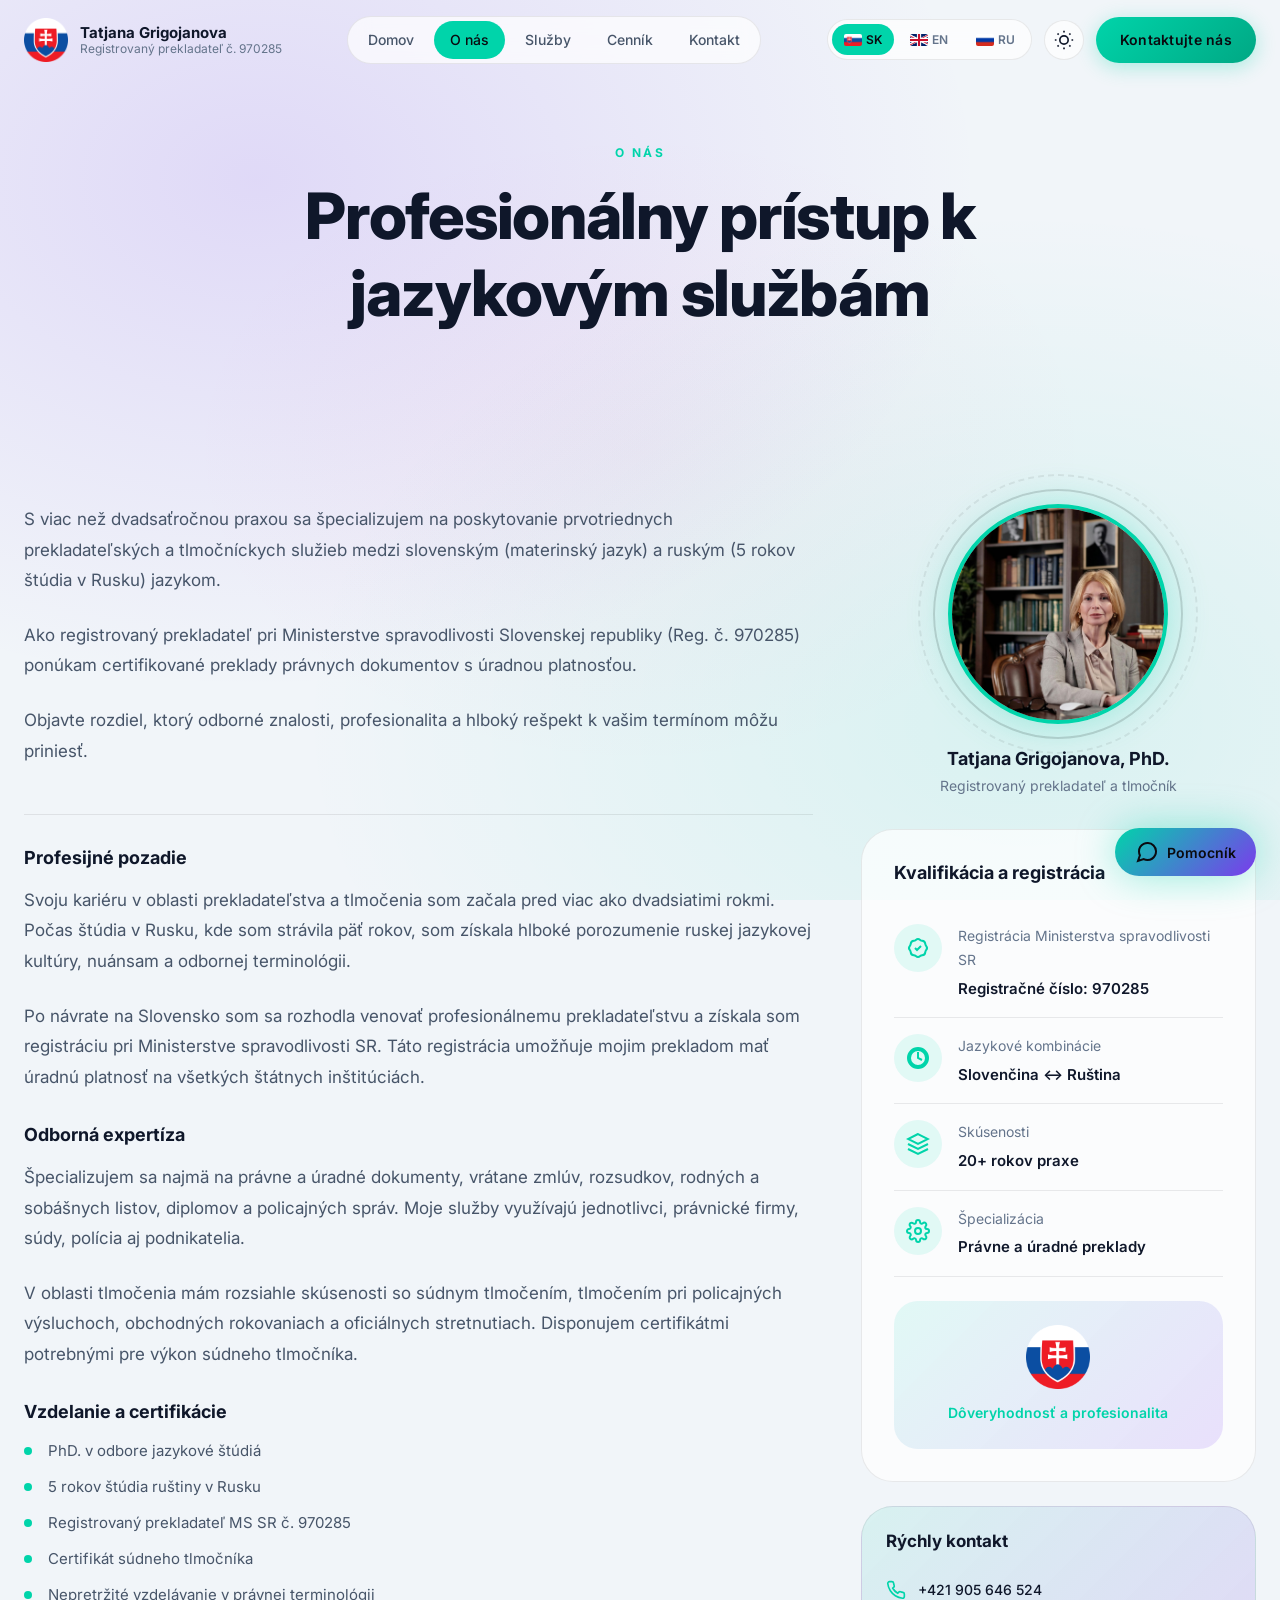
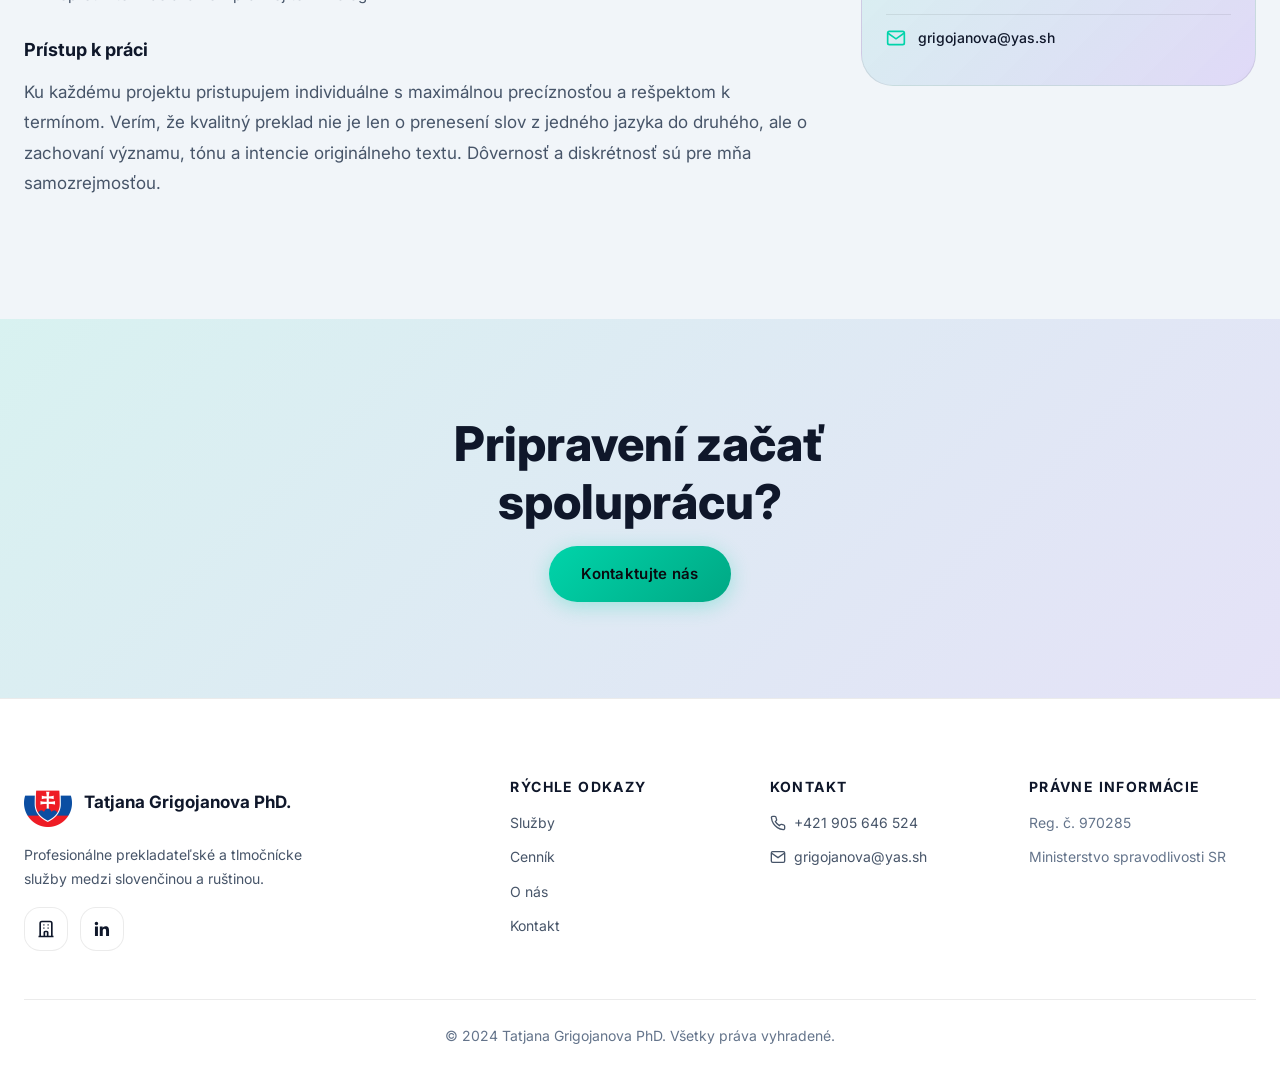
==== about.html @ f6fe31b1 "Add files via upload" ====
<!DOCTYPE html>
<html lang="sk" data-theme="dark">
<head>
  <meta charset="UTF-8">
  <meta name="viewport" content="width=device-width, initial-scale=1.0">
  <title>O nás - Tatjana Grigojanova PhD.</title>
  <meta name="description" content="Profesionálny prístup k jazykovým službám. Registrovaný prekladateľ pri Ministerstve spravodlivosti SR č. 970285.">
  <link rel="canonical" href="https://grigojanova.yas.sh/about.html">
  
  <link rel="preconnect" href="https://fonts.googleapis.com">
  <link rel="preconnect" href="https://fonts.gstatic.com" crossorigin>
  <link href="https://fonts.googleapis.com/css2?family=Inter:wght@400;500;600;700;800&display=swap" rel="stylesheet">
  
  <link rel="stylesheet" href="css/theme.css">
  <link rel="stylesheet" href="css/base.css">
  <link rel="stylesheet" href="css/animations.css">
  <link rel="stylesheet" href="css/components.css">
  
  <link rel="icon" type="image/png" href="assets/images/logo.png">
  
  <!-- Anti-FOUC: Prevent flash of unstyled content -->
  <style>
    .reveal, .reveal-left, .reveal-right, .reveal-scale {
      opacity: 0 !important;
      visibility: hidden !important;
    }
    .no-js .reveal, .no-js .reveal-left, .no-js .reveal-right, .no-js .reveal-scale,
    html.js-loaded .reveal, html.js-loaded .reveal-left, html.js-loaded .reveal-right, html.js-loaded .reveal-scale {
      opacity: 1 !important;
      visibility: visible !important;
    }
    [data-counter] {
      opacity: 0;
      transition: opacity 0.3s ease;
    }
    html.js-loaded [data-counter] {
      opacity: 1;
    }
  </style>
</head>
<body>
  <!-- Anti-FOUC script -->
  <script>
    (function() {
      document.documentElement.className = document.documentElement.className.replace(/\bno-js\b/g, '');
      document.documentElement.classList.add('js');
    })();
  </script>
  <a href="#main-content" class="skip-link" data-i18n="nav.skipToContent">Preskočiť na obsah</a>
  
  <header class="header" role="banner">
    <div class="container header-inner">
      <a href="index.html" class="logo" aria-label="Tatjana Grigojanova PhD.">
        <img src="assets/images/logo.png" alt="" width="44" height="44">
        <div class="logo-text">
          <span class="logo-name">Tatjana Grigojanova</span>
          <span class="logo-title" data-i18n="hero.badge">PhD.</span>
        </div>
      </a>
      
      <nav class="nav" role="navigation" aria-label="Hlavná navigácia">
        <a href="index.html" data-i18n="nav.home">Domov</a>
        <a href="about.html" class="active" data-i18n="nav.about" aria-current="page">O nás</a>
        <a href="services.html" data-i18n="nav.services">Služby</a>
        <a href="pricing.html" data-i18n="nav.pricing">Cenník</a>
        <a href="contact.html" data-i18n="nav.contact">Kontakt</a>
      </nav>
      
      <div class="header-actions">
        <div class="lang-switcher" role="group" aria-label="Výber jazyka">
          <button class="lang-btn active" data-lang="sk" onclick="setLanguage('sk')" aria-label="Slovenčina">
            <img src="assets/images/flag-sk.png" alt="" class="lang-flag" width="20" height="14"><span>SK</span>
          </button>
          <button class="lang-btn" data-lang="en" onclick="setLanguage('en')" aria-label="English">
            <img src="assets/images/flag-gb.png" alt="" class="lang-flag" width="20" height="14"><span>EN</span>
          </button>
          <button class="lang-btn" data-lang="ru" onclick="setLanguage('ru')" aria-label="Русский">
            <img src="assets/images/flag-ru.png" alt="" class="lang-flag" width="20" height="14"><span>RU</span>
          </button>
        </div>
        
        <button class="theme-toggle" onclick="toggleTheme()" aria-label="Prepnúť režim">
          <svg class="sun-icon" width="20" height="20" viewBox="0 0 24 24" fill="none" stroke="currentColor" stroke-width="2">
            <circle cx="12" cy="12" r="5"/>
            <path d="M12 1v2M12 21v2M4.22 4.22l1.42 1.42M18.36 18.36l1.42 1.42M1 12h2M21 12h2M4.22 19.78l1.42-1.42M18.36 5.64l1.42-1.42"/>
          </svg>
          <svg class="moon-icon" width="20" height="20" viewBox="0 0 24 24" fill="none" stroke="currentColor" stroke-width="2">
            <path d="M21 12.79A9 9 0 1 1 11.21 3 7 7 0 0 0 21 12.79z"/>
          </svg>
        </button>
        
        <a href="contact.html" class="btn btn-primary btn-cta" data-i18n="nav.cta">Kontaktujte nás</a>
        
        <button class="menu-toggle" aria-label="Menu" aria-expanded="false" aria-controls="mobile-menu">
          <svg width="24" height="24" viewBox="0 0 24 24" fill="none" stroke="currentColor" stroke-width="2">
            <path d="M3 12h18M3 6h18M3 18h18"/>
          </svg>
        </button>
      </div>
    </div>
  </header>

  <div class="mobile-menu-backdrop" aria-hidden="true"></div>
  <div class="mobile-menu" id="mobile-menu" role="dialog" aria-label="Mobilná navigácia" aria-hidden="true">
    <div class="mobile-menu-inner">
      <nav class="mobile-nav">
        <a href="index.html" data-i18n="nav.home">Domov</a>
        <a href="about.html" class="active" data-i18n="nav.about">O nás</a>
        <a href="services.html" data-i18n="nav.services">Služby</a>
        <a href="pricing.html" data-i18n="nav.pricing">Cenník</a>
        <a href="contact.html" data-i18n="nav.contact">Kontakt</a>
      </nav>
      <div class="mobile-lang-switcher">
        <button class="lang-btn active" data-lang="sk" onclick="setLanguage('sk')"><img src="assets/images/flag-sk.png" alt="" class="lang-flag"><span>Slovenčina</span></button>
        <button class="lang-btn" data-lang="en" onclick="setLanguage('en')"><img src="assets/images/flag-gb.png" alt="" class="lang-flag"><span>English</span></button>
        <button class="lang-btn" data-lang="ru" onclick="setLanguage('ru')"><img src="assets/images/flag-ru.png" alt="" class="lang-flag"><span>Русский</span></button>
      </div>
    </div>
  </div>

  <main id="main-content">
    <section class="page-header" aria-labelledby="page-title">
      <div class="container">
        <div class="page-header-content reveal">
          <span class="section-label" data-i18n="about.label">O NÁS</span>
          <h1 id="page-title" class="page-title" data-i18n="about.heroTitle">Profesionálny prístup k jazykovým službám</h1>
        </div>
      </div>
    </section>

    <section class="section" aria-labelledby="about-content">
      <div class="container">
        <div class="about-layout">
          <div class="about-main reveal">
            <!-- Profile Photo for Mobile -->
            <div class="about-profile-mobile">
              <div class="about-profile-photo-wrapper">
                <img src="assets/images/Hero-001.jpg" alt="Tatjana Grigojanova PhD." class="about-profile-photo">
                <div class="about-profile-glow"></div>
              </div>
              <h3 class="about-profile-name">Tatjana Grigojanova, PhD.</h3>
              <p class="about-profile-title" data-i18n="about.profile.title">Registrovaný prekladateľ a tlmočník</p>
            </div>

            <p class="about-paragraph" data-i18n="about.description1">
              S viac než dvadsaťročnou praxou sa špecializujem na poskytovanie prvotriednych prekladateľských a tlmočníckych služieb medzi slovenským (materinský jazyk) a ruským (5 rokov štúdia v Rusku) jazykom.
            </p>
            <p class="about-paragraph" data-i18n="about.description2">
              Ako registrovaný prekladateľ pri Ministerstve spravodlivosti Slovenskej republiky (Reg. č. 970285) ponúkam certifikované preklady právnych dokumentov s úradnou platnosťou.
            </p>
            <p class="about-paragraph" data-i18n="about.description3">
              Objavte rozdiel, ktorý odborné znalosti, profesionalita a hlboký rešpekt k vašim termínom môžu priniesť.
            </p>

            <!-- Extended Bio Section -->
            <div class="about-extended">
              <h3 class="about-extended-title" data-i18n="about.extended.backgroundTitle">Profesijné pozadie</h3>
              <p class="about-paragraph" data-i18n="about.extended.background1">
                Svoju kariéru v oblasti prekladateľstva a tlmočenia som začala pred viac ako dvadsiatimi rokmi. Počas štúdia v Rusku, kde som strávila päť rokov, som získala hlboké porozumenie ruskej jazykovej kultúry, nuánsam a odbornej terminológii.
              </p>
              <p class="about-paragraph" data-i18n="about.extended.background2">
                Po návrate na Slovensko som sa rozhodla venovať profesionálnemu prekladateľstvu a získala som registráciu pri Ministerstve spravodlivosti SR. Táto registrácia umožňuje mojim prekladom mať úradnú platnosť na všetkých štátnych inštitúciách.
              </p>
              
              <h3 class="about-extended-title" data-i18n="about.extended.expertiseTitle">Odborná expertíza</h3>
              <p class="about-paragraph" data-i18n="about.extended.expertise1">
                Špecializujem sa najmä na právne a úradné dokumenty, vrátane zmlúv, rozsudkov, rodných a sobášnych listov, diplomov a policajných správ. Moje služby využívajú jednotlivci, právnické firmy, súdy, polícia aj podnikatelia.
              </p>
              <p class="about-paragraph" data-i18n="about.extended.expertise2">
                V oblasti tlmočenia mám rozsiahle skúsenosti so súdnym tlmočením, tlmočením pri policajných výsluchoch, obchodných rokovaniach a oficiálnych stretnutiach. Disponujem certifikátmi potrebnými pre výkon súdneho tlmočníka.
              </p>

              <h3 class="about-extended-title" data-i18n="about.extended.educationTitle">Vzdelanie a certifikácie</h3>
              <ul class="about-credentials-list">
                <li data-i18n="about.extended.edu1">PhD. v odbore jazykové štúdiá</li>
                <li data-i18n="about.extended.edu2">5 rokov štúdia ruštiny v Rusku</li>
                <li data-i18n="about.extended.edu3">Registrovaný prekladateľ MS SR č. 970285</li>
                <li data-i18n="about.extended.edu4">Certifikát súdneho tlmočníka</li>
                <li data-i18n="about.extended.edu5">Nepretržité vzdelávanie v právnej terminológii</li>
              </ul>

              <h3 class="about-extended-title" data-i18n="about.extended.approachTitle">Prístup k práci</h3>
              <p class="about-paragraph" data-i18n="about.extended.approach">
                Ku každému projektu pristupujem individuálne s maximálnou precíznosťou a rešpektom k termínom. Verím, že kvalitný preklad nie je len o prenesení slov z jedného jazyka do druhého, ale o zachovaní významu, tónu a intencie originálneho textu. Dôvernosť a diskrétnosť sú pre mňa samozrejmosťou.
              </p>
            </div>
          </div>
          
          <aside class="about-sidebar reveal delay-200">
            <!-- Profile Photo for Desktop -->
            <div class="about-profile-desktop">
              <div class="about-profile-photo-wrapper-large">
                <img src="assets/images/Hero-001.jpg" alt="Tatjana Grigojanova PhD." class="about-profile-photo-large">
                <div class="about-profile-ring ring-1"></div>
                <div class="about-profile-ring ring-2"></div>
              </div>
              <h3 class="about-profile-name text-center">Tatjana Grigojanova, PhD.</h3>
              <p class="about-profile-title text-center" data-i18n="about.profile.title">Registrovaný prekladateľ a tlmočník</p>
            </div>

            <div class="credentials-panel">
              <h3 class="credentials-panel-title" data-i18n="about.credentials.title">Kvalifikácia a registrácia</h3>
              
              <div class="credential-item">
                <div class="credential-icon">
                  <svg width="24" height="24" viewBox="0 0 24 24" fill="none" stroke="currentColor" stroke-width="2">
                    <path d="M9 12l2 2 4-4M7.835 4.697a3.42 3.42 0 001.946-.806 3.42 3.42 0 014.438 0 3.42 3.42 0 001.946.806 3.42 3.42 0 013.138 3.138 3.42 3.42 0 00.806 1.946 3.42 3.42 0 010 4.438 3.42 3.42 0 00-.806 1.946 3.42 3.42 0 01-3.138 3.138 3.42 3.42 0 00-1.946.806 3.42 3.42 0 01-4.438 0 3.42 3.42 0 00-1.946-.806 3.42 3.42 0 01-3.138-3.138 3.42 3.42 0 00-.806-1.946 3.42 3.42 0 010-4.438 3.42 3.42 0 00.806-1.946 3.42 3.42 0 013.138-3.138z"/>
                  </svg>
                </div>
                <div class="credential-content">
                  <p class="credential-label" data-i18n="about.credentials.registration">Registrácia Ministerstva spravodlivosti SR</p>
                  <p class="credential-value" data-i18n="about.credentials.regNumber">Registračné číslo: 970285</p>
                </div>
              </div>
              
              <div class="credential-item">
                <div class="credential-icon">
                  <svg width="24" height="24" viewBox="0 0 24 24" fill="none" stroke="currentColor" stroke-width="2">
                    <path d="M12 2a10 10 0 1010 10A10 10 0 0012 2zm0 18a8 8 0 118-8 8 8 0 01-8 8z"/>
                    <path d="M12 6v6l4 2"/>
                  </svg>
                </div>
                <div class="credential-content">
                  <p class="credential-label" data-i18n="about.credentials.languages">Jazykové kombinácie</p>
                  <p class="credential-value" data-i18n="about.credentials.langPair">Slovenčina ↔ Ruština</p>
                </div>
              </div>
              
              <div class="credential-item">
                <div class="credential-icon">
                  <svg width="24" height="24" viewBox="0 0 24 24" fill="none" stroke="currentColor" stroke-width="2">
                    <path d="M12 2L2 7l10 5 10-5-10-5zM2 17l10 5 10-5M2 12l10 5 10-5"/>
                  </svg>
                </div>
                <div class="credential-content">
                  <p class="credential-label" data-i18n="about.credentials.experience">Skúsenosti</p>
                  <p class="credential-value" data-i18n="about.credentials.experienceValue">20+ rokov praxe</p>
                </div>
              </div>

              <div class="credential-item">
                <div class="credential-icon">
                  <svg width="24" height="24" viewBox="0 0 24 24" fill="none" stroke="currentColor" stroke-width="2">
                    <path d="M12 15a3 3 0 100-6 3 3 0 000 6z"/>
                    <path d="M19.4 15a1.65 1.65 0 00.33 1.82l.06.06a2 2 0 010 2.83 2 2 0 01-2.83 0l-.06-.06a1.65 1.65 0 00-1.82-.33 1.65 1.65 0 00-1 1.51V21a2 2 0 01-2 2 2 2 0 01-2-2v-.09A1.65 1.65 0 009 19.4a1.65 1.65 0 00-1.82.33l-.06.06a2 2 0 01-2.83 0 2 2 0 010-2.83l.06-.06a1.65 1.65 0 00.33-1.82 1.65 1.65 0 00-1.51-1H3a2 2 0 01-2-2 2 2 0 012-2h.09A1.65 1.65 0 004.6 9a1.65 1.65 0 00-.33-1.82l-.06-.06a2 2 0 010-2.83 2 2 0 012.83 0l.06.06a1.65 1.65 0 001.82.33H9a1.65 1.65 0 001-1.51V3a2 2 0 012-2 2 2 0 012 2v.09a1.65 1.65 0 001 1.51 1.65 1.65 0 001.82-.33l.06-.06a2 2 0 012.83 0 2 2 0 010 2.83l-.06.06a1.65 1.65 0 00-.33 1.82V9a1.65 1.65 0 001.51 1H21a2 2 0 012 2 2 2 0 01-2 2h-.09a1.65 1.65 0 00-1.51 1z"/>
                  </svg>
                </div>
                <div class="credential-content">
                  <p class="credential-label" data-i18n="about.credentials.specialization">Špecializácia</p>
                  <p class="credential-value" data-i18n="about.credentials.specializationValue">Právne a úradné preklady</p>
                </div>
              </div>
              
              <div class="credential-badge">
                <img src="assets/images/logo.png" alt="" width="64" height="64">
                <p class="credential-badge-text" data-i18n="about.credentials.badgeText">Dôveryhodnosť a profesionalita</p>
              </div>
            </div>

            <!-- Quick Contact Card -->
            <div class="about-contact-card">
              <h3 class="about-contact-title" data-i18n="about.contactCard.title">Rýchly kontakt</h3>
              <a href="tel:+421905646524" class="about-contact-link">
                <svg width="20" height="20" viewBox="0 0 24 24" fill="none" stroke="currentColor" stroke-width="2">
                  <path d="M22 16.92v3a2 2 0 01-2.18 2 19.79 19.79 0 01-8.63-3.07 19.5 19.5 0 01-6-6 19.79 19.79 0 01-3.07-8.67A2 2 0 014.11 2h3a2 2 0 012 1.72c.127.96.361 1.903.7 2.81a2 2 0 01-.45 2.11L8.09 9.91a16 16 0 006 6l1.27-1.27a2 2 0 012.11-.45c.907.339 1.85.573 2.81.7A2 2 0 0122 16.92z"/>
                </svg>
                +421 905 646 524
              </a>
              <a href="mailto:grigojanova@yas.sh" class="about-contact-link">
                <svg width="20" height="20" viewBox="0 0 24 24" fill="none" stroke="currentColor" stroke-width="2">
                  <path d="M4 4h16c1.1 0 2 .9 2 2v12c0 1.1-.9 2-2 2H4c-1.1 0-2-.9-2-2V6c0-1.1.9-2 2-2z"/>
                  <path d="M22 6l-10 7L2 6"/>
                </svg>
                grigojanova@yas.sh
              </a>
            </div>
          </aside>
        </div>
      </div>
    </section>

    <section class="cta-section" aria-labelledby="cta-title">
      <div class="container">
        <div class="cta-content reveal">
          <h2 id="cta-title" class="cta-title" data-i18n="about.cta.title">Pripravení začať spoluprácu?</h2>
          <div class="cta-actions">
            <a href="contact.html" class="btn btn-primary btn-lg magnetic-btn" data-i18n="about.cta.button">
              Kontaktujte nás
              <svg width="18" height="18" viewBox="0 0 24 24" fill="none" stroke="currentColor" stroke-width="2">
                <path d="M5 12h14M12 5l7 7-7 7"/>
              </svg>
            </a>
          </div>
        </div>
      </div>
    </section>
  </main>

  <footer class="footer" role="contentinfo">
    <div class="container">
      <div class="footer-grid">
        <div class="footer-brand">
          <a href="index.html" class="footer-logo">
            <img src="assets/images/logo.png" alt="" width="48" height="48">
            <span>Tatjana Grigojanova PhD.</span>
          </a>
          <p class="footer-desc" data-i18n="footer.description">Profesionálne prekladateľské a tlmočnícke služby medzi slovenčinou a ruštinou.</p>
          <div class="footer-social">
            <a href="https://www.justice.gov.sk/registre/prekladatelia/prekladatel_10651" target="_blank" rel="noopener noreferrer" aria-label="Register prekladateľov">
              <svg width="20" height="20" viewBox="0 0 24 24" fill="none" stroke="currentColor" stroke-width="2">
                <path d="M19 21V5a2 2 0 00-2-2H7a2 2 0 00-2 2v16m14 0h2m-2 0h-5m-9 0H3m2 0h5M9 7h1m-1 4h1m4-4h1m-1 4h1m-5 10v-5a1 1 0 011-1h2a1 1 0 011 1v5m-4 0h4"/>
              </svg>
            </a>
            <a href="https://www.linkedin.com/in/tatiana-grigorjanova-b9baa656/" target="_blank" rel="noopener noreferrer" aria-label="LinkedIn">
              <svg width="20" height="20" viewBox="0 0 24 24" fill="currentColor">
                <path d="M20.447 20.452h-3.554v-5.569c0-1.328-.027-3.037-1.852-3.037-1.853 0-2.136 1.445-2.136 2.939v5.667H9.351V9h3.414v1.561h.046c.477-.9 1.637-1.85 3.37-1.85 3.601 0 4.267 2.37 4.267 5.455v6.286zM5.337 7.433c-1.144 0-2.063-.926-2.063-2.065 0-1.138.92-2.063 2.063-2.063 1.14 0 2.064.925 2.064 2.063 0 1.139-.925 2.065-2.064 2.065zm1.782 13.019H3.555V9h3.564v11.452z"/>
              </svg>
            </a>
          </div>
        </div>
        <div class="footer-nav">
          <h4 class="footer-title" data-i18n="footer.quickLinks">Rýchle odkazy</h4>
          <ul>
            <li><a href="services.html" data-i18n="nav.services">Služby</a></li>
            <li><a href="pricing.html" data-i18n="nav.pricing">Cenník</a></li>
            <li><a href="about.html" data-i18n="nav.about">O nás</a></li>
            <li><a href="contact.html" data-i18n="nav.contact">Kontakt</a></li>
          </ul>
        </div>
        <div class="footer-contact">
          <h4 class="footer-title" data-i18n="nav.contact">Kontakt</h4>
          <ul>
            <li><a href="tel:+421905646524"><svg width="16" height="16" viewBox="0 0 24 24" fill="none" stroke="currentColor" stroke-width="2"><path d="M22 16.92v3a2 2 0 01-2.18 2 19.79 19.79 0 01-8.63-3.07 19.5 19.5 0 01-6-6 19.79 19.79 0 01-3.07-8.67A2 2 0 014.11 2h3a2 2 0 012 1.72c.127.96.361 1.903.7 2.81a2 2 0 01-.45 2.11L8.09 9.91a16 16 0 006 6l1.27-1.27a2 2 0 012.11-.45c.907.339 1.85.573 2.81.7A2 2 0 0122 16.92z"/></svg>+421 905 646 524</a></li>
            <li><a href="mailto:grigojanova@yas.sh"><svg width="16" height="16" viewBox="0 0 24 24" fill="none" stroke="currentColor" stroke-width="2"><path d="M4 4h16c1.1 0 2 .9 2 2v12c0 1.1-.9 2-2 2H4c-1.1 0-2-.9-2-2V6c0-1.1.9-2 2-2z"/><path d="M22 6l-10 7L2 6"/></svg>grigojanova@yas.sh</a></li>
          </ul>
        </div>
        <div class="footer-legal">
          <h4 class="footer-title" data-i18n="footer.legalInfo">Právne informácie</h4>
          <ul>
            <li>Reg. č. 970285</li>
            <li>Ministerstvo spravodlivosti SR</li>
          </ul>
        </div>
      </div>
      <div class="footer-bottom">
        <p class="footer-copyright" data-i18n="footer.copyright">© 2024 Tatjana Grigojanova PhD. Všetky práva vyhradené.</p>
      </div>
    </div>
  </footer>

  <div class="bot-container">
    <div class="bot-panel" id="botPanel" role="dialog" aria-label="Chat asistent" aria-hidden="true">
      <div class="bot-header">
        <div class="bot-avatar"><img src="assets/images/logo.png" alt=""></div>
        <div class="bot-info">
          <h4 class="bot-title" data-i18n="bot.title">Váš asistent</h4>
          <p class="bot-subtitle" data-i18n="bot.subtitle">Spýtajte sa na ceny, služby alebo postup</p>
        </div>
        <button class="bot-close" id="botClose" aria-label="Zavrieť chat">
          <svg width="20" height="20" viewBox="0 0 24 24" fill="none" stroke="currentColor" stroke-width="2"><path d="M18 6L6 18M6 6l12 12"/></svg>
        </button>
      </div>
      <div class="bot-messages" id="botMessages" role="log" aria-live="polite" aria-atomic="false"></div>
      <div class="bot-input-container">
        <input type="text" class="bot-input" id="botInput" placeholder="Napíšte vašu otázku..." aria-label="Správa">
        <button class="bot-send" id="botSend" aria-label="Odoslať správu">
          <svg width="20" height="20" viewBox="0 0 24 24" fill="none" stroke="currentColor" stroke-width="2"><path d="M22 2L11 13M22 2l-7 20-4-9-9-4 20-7z"/></svg>
        </button>
      </div>
    </div>
    <button class="bot-toggle" id="botToggle" aria-label="Otvoriť chat" aria-expanded="false" aria-controls="botPanel">
      <svg class="bot-icon-open" width="24" height="24" viewBox="0 0 24 24" fill="none" stroke="currentColor" stroke-width="2"><path d="M21 11.5a8.38 8.38 0 01-.9 3.8 8.5 8.5 0 01-7.6 4.7 8.38 8.38 0 01-3.8-.9L3 21l1.9-5.7a8.38 8.38 0 01-.9-3.8 8.5 8.5 0 014.7-7.6 8.38 8.38 0 013.8-.9h.5a8.48 8.48 0 018 8v.5z"/></svg>
      <svg class="bot-icon-close" width="24" height="24" viewBox="0 0 24 24" fill="none" stroke="currentColor" stroke-width="2"><path d="M18 6L6 18M6 6l12 12"/></svg>
      <span class="bot-label" data-i18n="bot.toggleLabel">Pomocník</span>
    </button>
  </div>

  <script src="i18n/translations.js"></script>
  <script src="js/i18n.js"></script>
  <script src="js/app.js"></script>
  <script src="js/bot.js"></script>
</body>
</html>
---- css/theme.css ----
/**
 * ============================================================================
 * THEME.CSS - Glassmorphism Design System
 * ============================================================================
 * Unique aesthetic: Dark glassmorphism with neon cyan accents
 * ============================================================================
 */

:root {
  /* Primary - Neon Cyan */
  --primary: #00D4AA;
  --primary-rgb: 0, 212, 170;
  --primary-light: #00FFD1;
  --primary-dark: #00A884;
  --primary-alpha: rgba(0, 212, 170, 0.1);
  --primary-alpha-strong: rgba(0, 212, 170, 0.2);
  --primary-contrast: #0A0A0F;
  
  /* Secondary - Electric Violet */
  --secondary: #7C3AED;
  --secondary-rgb: 124, 58, 237;
  --secondary-light: #A78BFA;
  --secondary-dark: #5B21B6;
  --secondary-alpha: rgba(124, 58, 237, 0.15);
  
  /* Accent - Hot Pink */
  --accent: #EC4899;
  --accent-rgb: 236, 72, 153;
  --accent-light: #F472B6;
  --accent-alpha: rgba(236, 72, 153, 0.15);
  
  /* Background Colors - Deep Dark */
  --bg: #0A0A0F;
  --bg-alt: #111118;
  --bg-elevated: #16161F;
  --surface: rgba(22, 22, 31, 0.8);
  --surface-hover: rgba(30, 30, 42, 0.9);
  
  /* Glassmorphism */
  --glass-bg: rgba(22, 22, 31, 0.6);
  --glass-border: rgba(255, 255, 255, 0.08);
  --glass-border-strong: rgba(255, 255, 255, 0.15);
  
  /* Text Colors */
  --text: #F8FAFC;
  --text-secondary: #94A3B8;
  --text-muted: #64748B;
  --text-inverse: #0A0A0F;
  
  /* Border Colors */
  --border: rgba(255, 255, 255, 0.08);
  --border-light: rgba(255, 255, 255, 0.04);
  --border-strong: rgba(255, 255, 255, 0.15);
  
  /* Status Colors */
  --success: #10B981;
  --success-bg: rgba(16, 185, 129, 0.15);
  --success-text: #34D399;
  --error: #EF4444;
  --error-bg: rgba(239, 68, 68, 0.15);
  --error-text: #F87171;
  --warning: #F59E0B;
  --info: #3B82F6;
  
  /* Glow Effects */
  --glow-primary: 0 0 40px rgba(0, 212, 170, 0.4);
  --glow-secondary: 0 0 40px rgba(124, 58, 237, 0.4);
  --glow-accent: 0 0 40px rgba(236, 72, 153, 0.4);
  
  /* Shadows */
  --shadow-sm: 0 2px 8px rgba(0, 0, 0, 0.3);
  --shadow-md: 0 4px 16px rgba(0, 0, 0, 0.4);
  --shadow-lg: 0 8px 32px rgba(0, 0, 0, 0.5);
  --shadow-xl: 0 16px 64px rgba(0, 0, 0, 0.6);
  
  /* Border Radius */
  --radius-sm: 8px;
  --radius-md: 16px;
  --radius-lg: 24px;
  --radius-xl: 32px;
  --radius-2xl: 48px;
  --radius-full: 9999px;
  
  /* Spacing Scale */
  --space-1: 0.25rem;
  --space-2: 0.5rem;
  --space-3: 0.75rem;
  --space-4: 1rem;
  --space-5: 1.25rem;
  --space-6: 1.5rem;
  --space-8: 2rem;
  --space-10: 2.5rem;
  --space-12: 3rem;
  --space-16: 4rem;
  --space-20: 5rem;
  --space-24: 6rem;
  
  /* Typography Scale */
  --text-xs: 0.75rem;
  --text-sm: 0.875rem;
  --text-base: 0.9375rem;
  --text-lg: 1.0625rem;
  --text-xl: 1.125rem;
  --text-2xl: 1.375rem;
  --text-3xl: 1.75rem;
  --text-4xl: 2rem;
  --text-5xl: 2.625rem;
  --text-6xl: 3.5rem;
  --text-7xl: 5rem;
  
  /* Transitions */
  --transition-fast: 150ms cubic-bezier(0.4, 0, 0.2, 1);
  --transition-base: 300ms cubic-bezier(0.4, 0, 0.2, 1);
  --transition-slow: 500ms cubic-bezier(0.4, 0, 0.2, 1);
  
  /* Z-Index Scale */
  --z-dropdown: 100;
  --z-sticky: 200;
  --z-fixed: 300;
  --z-modal-backdrop: 400;
  --z-modal: 500;
  --z-popover: 600;
  --z-tooltip: 700;
  
  /* Container */
  --container-max: 1280px;
  --container-padding: 1.5rem;
}

/* Light Theme Override */
[data-theme="light"] {
  --bg: #F1F5F9;
  --bg-alt: #E2E8F0;
  --bg-elevated: #FFFFFF;
  --surface: rgba(255, 255, 255, 0.9);
  --surface-hover: rgba(255, 255, 255, 1);
  
  --glass-bg: rgba(255, 255, 255, 0.7);
  --glass-border: rgba(0, 0, 0, 0.08);
  --glass-border-strong: rgba(0, 0, 0, 0.15);
  
  --text: #0F172A;
  --text-secondary: #475569;
  --text-muted: #64748B;
  --text-inverse: #FFFFFF;
  
  --border: rgba(0, 0, 0, 0.08);
  --border-light: rgba(0, 0, 0, 0.04);
  --border-strong: rgba(0, 0, 0, 0.15);
  
  --shadow-sm: 0 2px 8px rgba(0, 0, 0, 0.08);
  --shadow-md: 0 4px 16px rgba(0, 0, 0, 0.1);
  --shadow-lg: 0 8px 32px rgba(0, 0, 0, 0.12);
  --shadow-xl: 0 16px 64px rgba(0, 0, 0, 0.15);
}

/* Reduced Motion */
@media (prefers-reduced-motion: reduce) {
  :root {
    --transition-fast: 0.01ms;
    --transition-base: 0.01ms;
    --transition-slow: 0.01ms;
  }
  
  *,
  *::before,
  *::after {
    animation-duration: 0.01ms !important;
    animation-iteration-count: 1 !important;
    transition-duration: 0.01ms !important;
    scroll-behavior: auto !important;
  }
}
---- css/base.css ----
/**
 * ============================================================================
 * BASE.CSS - Foundation Styles
 * ============================================================================
 */

*, *::before, *::after {
  box-sizing: border-box;
  margin: 0;
  padding: 0;
}

html {
  font-size: 16px;
  scroll-behavior: smooth;
  -webkit-text-size-adjust: 100%;
  -webkit-font-smoothing: antialiased;
  -moz-osx-font-smoothing: grayscale;
}

body {
  font-family: 'Inter', -apple-system, BlinkMacSystemFont, 'Segoe UI', Roboto, sans-serif;
  font-size: var(--text-base);
  line-height: 1.6;
  color: var(--text);
  background: var(--bg);
  background-image: 
    radial-gradient(ellipse at 20% 20%, rgba(124, 58, 237, 0.15) 0%, transparent 50%),
    radial-gradient(ellipse at 80% 80%, rgba(0, 212, 170, 0.1) 0%, transparent 50%),
    radial-gradient(ellipse at 50% 50%, rgba(236, 72, 153, 0.05) 0%, transparent 50%);
  background-attachment: fixed;
  min-height: 100vh;
  overflow-x: hidden;
}

::selection {
  background: var(--primary);
  color: var(--primary-contrast);
}

:focus-visible {
  outline: 2px solid var(--primary);
  outline-offset: 3px;
  border-radius: var(--radius-sm);
}

img {
  max-width: 100%;
  height: auto;
  display: block;
}

a {
  color: inherit;
  text-decoration: none;
}

button {
  font-family: inherit;
  cursor: pointer;
  border: none;
  background: none;
  color: inherit;
}

input, textarea, select {
  font-family: inherit;
  font-size: inherit;
  color: inherit;
}

ul, ol {
  list-style: none;
}

/* Typography */
h1, h2, h3, h4, h5, h6 {
  font-weight: 700;
  line-height: 1.2;
  color: var(--text);
}

p {
  color: var(--text-secondary);
  line-height: 1.7;
}

.text-gradient {
  background: linear-gradient(135deg, var(--primary) 0%, var(--secondary) 50%, var(--accent) 100%);
  -webkit-background-clip: text;
  -webkit-text-fill-color: transparent;
  background-clip: text;
}

/* Layout */
.container {
  width: 100%;
  max-width: var(--container-max);
  margin: 0 auto;
  padding: 0 var(--container-padding);
}

/* Skip Link */
.skip-link {
  position: absolute;
  top: -100%;
  left: 50%;
  transform: translateX(-50%);
  background: var(--primary);
  color: var(--primary-contrast);
  padding: var(--space-3) var(--space-6);
  border-radius: var(--radius-md);
  font-weight: 600;
  z-index: 9999;
  transition: top var(--transition-base);
}

.skip-link:focus {
  top: var(--space-4);
}

/* Utility Classes */
.sr-only {
  position: absolute;
  width: 1px;
  height: 1px;
  padding: 0;
  margin: -1px;
  overflow: hidden;
  clip: rect(0, 0, 0, 0);
  white-space: nowrap;
  border: 0;
}

.hidden {
  display: none !important;
}

.text-center { text-align: center; }
.text-left { text-align: left; }
.text-right { text-align: right; }

/* Honeypot */
.honeypot {
  position: absolute;
  left: -9999px;
  width: 1px;
  height: 1px;
  opacity: 0;
  pointer-events: none;
}

/* Scrollbar */
::-webkit-scrollbar {
  width: 8px;
  height: 8px;
}

::-webkit-scrollbar-track {
  background: var(--bg-alt);
}

::-webkit-scrollbar-thumb {
  background: var(--border-strong);
  border-radius: var(--radius-full);
}

::-webkit-scrollbar-thumb:hover {
  background: var(--text-muted);
}

/* Responsive */
@media (max-width: 768px) {
  :root {
    --container-padding: 1rem;
    --text-5xl: 2.25rem;
    --text-4xl: 1.875rem;
    --text-3xl: 1.5rem;
  }
}
---- css/animations.css ----
/**
 * ============================================================================
 * ANIMATIONS.CSS - Motion Design
 * ============================================================================
 */

/* Keyframes */
@keyframes fadeIn {
  from { opacity: 0; }
  to { opacity: 1; }
}

@keyframes fadeInUp {
  from {
    opacity: 0;
    transform: translateY(30px);
  }
  to {
    opacity: 1;
    transform: translateY(0);
  }
}

@keyframes fadeInDown {
  from {
    opacity: 0;
    transform: translateY(-30px);
  }
  to {
    opacity: 1;
    transform: translateY(0);
  }
}

@keyframes scaleIn {
  from {
    opacity: 0;
    transform: scale(0.9);
  }
  to {
    opacity: 1;
    transform: scale(1);
  }
}

@keyframes slideInRight {
  from {
    opacity: 0;
    transform: translateX(50px);
  }
  to {
    opacity: 1;
    transform: translateX(0);
  }
}

@keyframes slideInLeft {
  from {
    opacity: 0;
    transform: translateX(-50px);
  }
  to {
    opacity: 1;
    transform: translateX(0);
  }
}

@keyframes float {
  0%, 100% { transform: translateY(0); }
  50% { transform: translateY(-15px); }
}

@keyframes pulse {
  0%, 100% { opacity: 1; }
  50% { opacity: 0.5; }
}

@keyframes glow {
  0%, 100% { box-shadow: 0 0 20px rgba(0, 212, 170, 0.3); }
  50% { box-shadow: 0 0 40px rgba(0, 212, 170, 0.6); }
}

@keyframes shimmer {
  0% { background-position: -200% 0; }
  100% { background-position: 200% 0; }
}

@keyframes spin {
  from { transform: rotate(0deg); }
  to { transform: rotate(360deg); }
}

@keyframes gradientShift {
  0% { background-position: 0% 50%; }
  50% { background-position: 100% 50%; }
  100% { background-position: 0% 50%; }
}

@keyframes borderGlow {
  0%, 100% { border-color: rgba(0, 212, 170, 0.3); }
  50% { border-color: rgba(0, 212, 170, 0.8); }
}

/* Animation Classes */
.animate-fadeIn { animation: fadeIn 0.6s ease-out forwards; }
.animate-fadeInUp { animation: fadeInUp 0.6s ease-out forwards; }
.animate-fadeInDown { animation: fadeInDown 0.6s ease-out forwards; }
.animate-scaleIn { animation: scaleIn 0.5s ease-out forwards; }
.animate-slideInRight { animation: slideInRight 0.6s ease-out forwards; }
.animate-slideInLeft { animation: slideInLeft 0.6s ease-out forwards; }
.animate-float { animation: float 4s ease-in-out infinite; }
.animate-pulse { animation: pulse 2s ease-in-out infinite; }
.animate-glow { animation: glow 2s ease-in-out infinite; }
.animate-spin { animation: spin 1s linear infinite; }

/* Delays */
.delay-100 { animation-delay: 100ms; }
.delay-200 { animation-delay: 200ms; }
.delay-300 { animation-delay: 300ms; }
.delay-400 { animation-delay: 400ms; }
.delay-500 { animation-delay: 500ms; }
.delay-600 { animation-delay: 600ms; }

/* Scroll Reveal - Hidden by default, shown when active */
.reveal {
  opacity: 0;
  transform: translateY(30px);
  transition: opacity var(--transition-slow), transform var(--transition-slow);
  will-change: opacity, transform;
}

.reveal.active {
  opacity: 1;
  transform: translateY(0);
}

.reveal-left {
  opacity: 0;
  transform: translateX(-50px);
  transition: opacity var(--transition-slow), transform var(--transition-slow);
  will-change: opacity, transform;
}

.reveal-left.active {
  opacity: 1;
  transform: translateX(0);
}

.reveal-right {
  opacity: 0;
  transform: translateX(50px);
  transition: opacity var(--transition-slow), transform var(--transition-slow);
  will-change: opacity, transform;
}

.reveal-right.active {
  opacity: 1;
  transform: translateX(0);
}

.reveal-scale {
  opacity: 0;
  transform: scale(0.9);
  transition: opacity var(--transition-slow), transform var(--transition-slow);
  will-change: opacity, transform;
}

.reveal-scale.active {
  opacity: 1;
  transform: scale(1);
}

/* Staggered delays for child elements */
.reveal.active:nth-child(1) { transition-delay: 0ms; }
.reveal.active:nth-child(2) { transition-delay: 100ms; }
.reveal.active:nth-child(3) { transition-delay: 200ms; }
.reveal.active:nth-child(4) { transition-delay: 300ms; }

/* Hover Effects */
.hover-lift {
  transition: transform var(--transition-base), box-shadow var(--transition-base);
}

.hover-lift:hover {
  transform: translateY(-8px);
  box-shadow: var(--shadow-lg);
}

.hover-glow {
  transition: box-shadow var(--transition-base);
}

.hover-glow:hover {
  box-shadow: var(--glow-primary);
}

.hover-scale {
  transition: transform var(--transition-base);
}

.hover-scale:hover {
  transform: scale(1.03);
}

/* Card Tilt */
.tilt-card {
  transform-style: preserve-3d;
  perspective: 1000px;
  transition: transform var(--transition-base);
}

/* Loading Spinner */
.spinner {
  width: 24px;
  height: 24px;
  border: 2px solid var(--border);
  border-top-color: var(--primary);
  border-radius: 50%;
  animation: spin 0.8s linear infinite;
}

.spinner-lg {
  width: 40px;
  height: 40px;
  border-width: 3px;
}

/* Reduced Motion */
@media (prefers-reduced-motion: reduce) {
  .reveal, .reveal-left, .reveal-right, .reveal-scale {
    opacity: 1;
    transform: none;
    transition: none;
  }
  
  .animate-fadeIn, .animate-fadeInUp, .animate-fadeInDown,
  .animate-scaleIn, .animate-slideInRight, .animate-slideInLeft {
    animation: none;
    opacity: 1;
    transform: none;
  }
  
  .animate-float, .animate-pulse, .animate-glow {
    animation: none;
  }
}
---- css/components.css ----
/**
 * ============================================================================
 * COMPONENTS.CSS - Glassmorphism UI Components
 * ============================================================================
 */

/* Buttons */
.btn {
  display: inline-flex;
  align-items: center;
  justify-content: center;
  gap: var(--space-2);
  padding: var(--space-3) var(--space-6);
  font-size: var(--text-sm);
  font-weight: 600;
  border-radius: var(--radius-full);
  transition: all var(--transition-base);
  cursor: pointer;
  border: none;
  text-decoration: none;
  white-space: nowrap;
  letter-spacing: 0.02em;
}

.btn-primary {
  background: linear-gradient(135deg, var(--primary) 0%, var(--primary-dark) 100%);
  color: var(--primary-contrast);
  box-shadow: 0 4px 20px rgba(0, 212, 170, 0.3);
}

.btn-primary:hover {
  transform: translateY(-2px);
  box-shadow: 0 8px 30px rgba(0, 212, 170, 0.5);
}

.btn-secondary {
  background: var(--glass-bg);
  color: var(--text);
  border: 1px solid var(--glass-border);
  backdrop-filter: blur(10px);
}

.btn-secondary:hover {
  background: var(--surface-hover);
  border-color: var(--primary);
}

.btn-outline {
  background: transparent;
  color: var(--text);
  border: 1px solid var(--border-strong);
}

.btn-outline:hover {
  border-color: var(--primary);
  color: var(--primary);
}

.btn-ghost {
  background: transparent;
  color: var(--text-secondary);
}

.btn-ghost:hover {
  color: var(--text);
  background: var(--glass-bg);
}

.btn-lg {
  padding: var(--space-4) var(--space-8);
  font-size: var(--text-base);
}

.btn-sm {
  padding: var(--space-2) var(--space-4);
  font-size: var(--text-xs);
}

.btn:disabled {
  opacity: 0.5;
  cursor: not-allowed;
  transform: none !important;
}

.btn-full {
  width: 100%;
}

/* Header */
.header {
  position: fixed;
  top: 0;
  left: 0;
  right: 0;
  z-index: var(--z-fixed);
  background: transparent;
  transition: all var(--transition-base);
}

.header.scrolled {
  background: var(--glass-bg);
  backdrop-filter: blur(20px);
  border-bottom: 1px solid var(--glass-border);
}

.header-inner {
  display: flex;
  align-items: center;
  justify-content: space-between;
  height: 80px;
}

/* Logo */
.logo {
  display: flex;
  align-items: center;
  gap: var(--space-3);
}

.logo img {
  width: 44px;
  height: 44px;
  border-radius: var(--radius-md);
  object-fit: contain;
}

.logo-text {
  display: flex;
  flex-direction: column;
}

.logo-name {
  font-weight: 700;
  font-size: var(--text-base);
  color: var(--text);
  line-height: 1.2;
}

.logo-title {
  font-size: var(--text-xs);
  color: var(--text-muted);
  line-height: 1.2;
}

/* Navigation */
.nav {
  display: flex;
  align-items: center;
  gap: var(--space-1);
  padding: var(--space-1);
  background: var(--glass-bg);
  border: 1px solid var(--glass-border);
  border-radius: var(--radius-full);
  backdrop-filter: blur(10px);
}

.nav a {
  font-size: var(--text-sm);
  font-weight: 500;
  color: var(--text-secondary);
  padding: var(--space-2) var(--space-4);
  border-radius: var(--radius-full);
  transition: all var(--transition-fast);
}

.nav a:hover {
  color: var(--text);
  background: var(--surface-hover);
}

.nav a.active {
  color: var(--primary-contrast);
  background: var(--primary);
}

/* Header Actions */
.header-actions {
  display: flex;
  align-items: center;
  gap: var(--space-3);
}

/* Language Switcher */
.lang-switcher {
  display: flex;
  align-items: center;
  gap: var(--space-1);
  padding: var(--space-1);
  background: var(--glass-bg);
  border: 1px solid var(--glass-border);
  border-radius: var(--radius-full);
  backdrop-filter: blur(10px);
}

.lang-btn {
  display: flex;
  align-items: center;
  gap: var(--space-1);
  padding: var(--space-2) var(--space-3);
  border-radius: var(--radius-full);
  font-size: var(--text-xs);
  font-weight: 600;
  color: var(--text-muted);
  transition: all var(--transition-fast);
}

.lang-btn:hover {
  color: var(--text);
  background: var(--surface-hover);
}

.lang-btn.active {
  background: var(--primary);
  color: var(--primary-contrast);
}

.lang-flag {
  width: 18px;
  height: 12px;
  border-radius: 2px;
  object-fit: cover;
}

/* Theme Toggle */
.theme-toggle {
  width: 40px;
  height: 40px;
  display: flex;
  align-items: center;
  justify-content: center;
  border-radius: var(--radius-full);
  background: var(--glass-bg);
  border: 1px solid var(--glass-border);
  color: var(--text);
  backdrop-filter: blur(10px);
  transition: all var(--transition-fast);
}

.theme-toggle:hover {
  background: var(--surface-hover);
  border-color: var(--primary);
}

.theme-toggle .sun-icon { display: block; }
.theme-toggle .moon-icon { display: none; }

[data-theme="dark"] .theme-toggle .sun-icon { display: none; }
[data-theme="dark"] .theme-toggle .moon-icon { display: block; }

/* Menu Toggle */
.menu-toggle {
  display: none;
  width: 44px;
  height: 44px;
  align-items: center;
  justify-content: center;
  border-radius: var(--radius-full);
  background: var(--glass-bg);
  border: 1px solid var(--glass-border);
  color: var(--text);
}

/* Mobile Menu */
.mobile-menu-backdrop {
  position: fixed;
  inset: 0;
  background: rgba(0, 0, 0, 0.8);
  backdrop-filter: blur(10px);
  opacity: 0;
  visibility: hidden;
  transition: all var(--transition-base);
  z-index: var(--z-modal-backdrop);
}

.mobile-menu-backdrop.open {
  opacity: 1;
  visibility: visible;
}

.mobile-menu {
  position: fixed;
  top: 0;
  right: 0;
  width: 100%;
  max-width: 400px;
  height: 100%;
  background: var(--bg-elevated);
  transform: translateX(100%);
  transition: transform var(--transition-slow);
  z-index: var(--z-modal);
  overflow-y: auto;
  border-left: 1px solid var(--glass-border);
}

.mobile-menu.open {
  transform: translateX(0);
}

.mobile-menu-inner {
  padding: var(--space-8);
  padding-top: 100px;
}

.mobile-nav {
  display: flex;
  flex-direction: column;
  gap: var(--space-2);
}

.mobile-nav a {
  font-size: var(--text-xl);
  font-weight: 600;
  color: var(--text);
  padding: var(--space-4);
  border-radius: var(--radius-lg);
  transition: all var(--transition-fast);
}

.mobile-nav a:hover,
.mobile-nav a.active {
  background: var(--glass-bg);
  color: var(--primary);
}

.mobile-lang-switcher {
  margin-top: var(--space-8);
  display: flex;
  flex-direction: column;
  gap: var(--space-2);
}

.mobile-lang-switcher .lang-btn {
  justify-content: flex-start;
  padding: var(--space-3) var(--space-4);
}

/* Hero Section */
.hero {
  position: relative;
  min-height: 100vh;
  display: flex;
  flex-direction: column;
  justify-content: center;
  padding: 120px 0 80px;
  overflow: hidden;
}

/* Highlighted Language Pair in Hero */
.highlight-lang-pair {
  font-family: 'Playfair Display', serif;
  font-weight: 800;
  font-style: italic;
  letter-spacing: 0.03em;
  background: linear-gradient(135deg, #00ff88 0%, #00d4aa 25%, #7c3aed 75%, #ff6b6b 100%);
  -webkit-background-clip: text;
  -webkit-text-fill-color: transparent;
  background-clip: text;
  position: relative;
  display: inline-block;
  text-shadow: none;
  filter: drop-shadow(0 0 15px rgba(0, 255, 136, 0.4)) drop-shadow(0 0 30px rgba(124, 58, 237, 0.2));
}

.highlight-lang-pair::before {
  content: '';
  position: absolute;
  inset: -8px -12px;
  background: linear-gradient(135deg, rgba(0, 255, 136, 0.1) 0%, rgba(124, 58, 237, 0.1) 100%);
  border-radius: 8px;
  z-index: -1;
  border: 1px solid rgba(0, 212, 170, 0.2);
}

.highlight-lang-pair::after {
  content: '';
  position: absolute;
  bottom: -6px;
  left: -5%;
  right: -5%;
  height: 4px;
  background: linear-gradient(90deg, #00ff88 0%, #00d4aa 30%, #7c3aed 70%, #ff6b6b 100%);
  border-radius: var(--radius-full);
  box-shadow: 0 0 20px rgba(0, 255, 136, 0.6), 0 0 40px rgba(124, 58, 237, 0.4), 0 0 60px rgba(255, 107, 107, 0.2);
  animation: underlineGlow 2s ease-in-out infinite;
}

@keyframes underlineGlow {
  0%, 100% { opacity: 0.8; transform: scaleX(0.95); }
  50% { opacity: 1; transform: scaleX(1); }
}

/* Bidirectional indicator */
.bidirectional-indicator {
  display: inline-flex;
  align-items: center;
  gap: var(--space-2);
  margin-top: var(--space-4);
  padding: var(--space-2) var(--space-4);
  background: var(--glass-bg);
  border: 1px solid var(--glass-border);
  border-radius: var(--radius-full);
  font-size: var(--text-sm);
  font-weight: 600;
  backdrop-filter: blur(10px);
}

.dir-sk {
  color: var(--text);
  font-weight: 700;
}

.dir-ru {
  background: linear-gradient(135deg, var(--primary) 0%, var(--secondary) 100%);
  -webkit-background-clip: text;
  -webkit-text-fill-color: transparent;
  background-clip: text;
  font-weight: 700;
}

.dir-arrows {
  display: flex;
  align-items: center;
  gap: 2px;
  color: var(--primary);
}

.dir-arrows svg {
  animation: dirArrowPulse 2s ease-in-out infinite;
}

.dir-arrows svg:first-child {
  animation-delay: 0s;
}

.dir-arrows svg:last-child {
  animation-delay: 1s;
}

@keyframes dirArrowPulse {
  0%, 100% { opacity: 0.4; transform: scale(0.9); }
  50% { opacity: 1; transform: scale(1.1); }
}

.dir-text {
  color: var(--text-muted);
  font-weight: 500;
  margin-left: var(--space-2);
  padding-left: var(--space-2);
  border-left: 1px solid var(--glass-border);
}

/* Language Names Indicator - Slovak Russian */
.lang-names-indicator {
  display: flex;
  align-items: center;
  justify-content: center;
  gap: var(--space-3);
  margin-top: var(--space-3);
  font-family: 'Playfair Display', serif;
  font-size: var(--text-lg);
  font-weight: 700;
}

.lang-name-sk {
  background: linear-gradient(135deg, #00d4aa 0%, #00f5c4 100%);
  -webkit-background-clip: text;
  -webkit-text-fill-color: transparent;
  background-clip: text;
  text-shadow: 0 0 30px rgba(0, 212, 170, 0.4);
  letter-spacing: 0.02em;
}

.lang-name-arrows {
  color: var(--primary);
  font-size: var(--text-xl);
  animation: arrowBlink 2s ease-in-out infinite;
  text-shadow: 0 0 15px rgba(0, 212, 170, 0.6);
}

@keyframes arrowBlink {
  0%, 100% { opacity: 0.5; transform: scale(1); }
  50% { opacity: 1; transform: scale(1.2); }
}

.lang-name-ru {
  background: linear-gradient(135deg, #7c3aed 0%, #a78bfa 100%);
  -webkit-background-clip: text;
  -webkit-text-fill-color: transparent;
  background-clip: text;
  text-shadow: 0 0 30px rgba(124, 58, 237, 0.4);
  letter-spacing: 0.02em;
}

.hero-inner {
  display: grid;
  grid-template-columns: 1.2fr 1fr;
  gap: var(--space-16);
  align-items: center;
}

.hero-content {
  max-width: 640px;
}

.hero-badge {
  display: inline-flex;
  align-items: center;
  gap: var(--space-2);
  padding: var(--space-2) var(--space-4);
  background: var(--glass-bg);
  border: 1px solid var(--glass-border);
  border-radius: var(--radius-full);
  font-size: var(--text-sm);
  font-weight: 600;
  color: var(--primary);
  margin-bottom: var(--space-6);
  backdrop-filter: blur(10px);
}

.hero-title {
  font-size: clamp(2.5rem, 6vw, 4.5rem);
  font-weight: 800;
  line-height: 1.1;
  color: var(--text);
  margin-bottom: var(--space-6);
  letter-spacing: -0.02em;
}

.hero-subtitle {
  font-size: var(--text-lg);
  color: var(--text-secondary);
  margin-bottom: var(--space-8);
  max-width: 520px;
}

.hero-actions {
  display: flex;
  gap: var(--space-4);
  margin-bottom: var(--space-10);
}

/* Language Pair Indicator */
.lang-pair-indicator {
  display: flex;
  align-items: center;
  gap: var(--space-4);
}

.lang-flag-wrapper {
  display: flex;
  align-items: center;
  justify-content: center;
  width: 56px;
  height: 56px;
  background: var(--glass-bg);
  border: 1px solid var(--glass-border);
  border-radius: var(--radius-lg);
  backdrop-filter: blur(10px);
}

.lang-flag-wrapper img {
  width: 36px;
  height: 24px;
  border-radius: 3px;
  object-fit: cover;
}

.lang-connector {
  color: var(--primary);
}

/* Hero Visual */
.hero-visual {
  display: flex;
  justify-content: center;
  align-items: center;
  position: relative;
}

.hero-image-wrapper {
  position: relative;
  width: 400px;
  height: 400px;
}

.hero-image {
  position: relative;
  z-index: 2;
  width: 100%;
  height: 100%;
  object-fit: contain;
  border-radius: var(--radius-2xl);
}

.hero-image-glow {
  position: absolute;
  inset: -40px;
  background: radial-gradient(circle, rgba(0, 212, 170, 0.3) 0%, transparent 60%);
  z-index: 1;
  animation: pulse 4s ease-in-out infinite;
}

.hero-ring {
  position: absolute;
  border: 1px solid var(--glass-border-strong);
  border-radius: 50%;
}

.hero-ring.ring-1 {
  inset: -60px;
  animation: spin 30s linear infinite;
}

.hero-ring.ring-2 {
  inset: -100px;
  border-style: dashed;
  animation: spin 40s linear infinite reverse;
}

.hero-ring.ring-3 {
  inset: -140px;
  opacity: 0.3;
  animation: spin 50s linear infinite;
}

/* Stats Section */
.stats-section {
  padding: var(--space-20) 0;
}

.stats-grid {
  display: grid;
  grid-template-columns: repeat(4, 1fr);
  gap: var(--space-6);
}

.stat-card {
  text-align: center;
  padding: var(--space-8);
  background: var(--glass-bg);
  border: 1px solid var(--glass-border);
  border-radius: var(--radius-xl);
  backdrop-filter: blur(10px);
  transition: all var(--transition-base);
}

.stat-card:hover {
  border-color: var(--primary);
  transform: translateY(-4px);
}

.stat-number {
  font-size: var(--text-5xl);
  font-weight: 800;
  color: var(--primary);
  line-height: 1;
}

.stat-suffix {
  font-size: var(--text-3xl);
  font-weight: 700;
  color: var(--primary);
}

.stat-label {
  font-size: var(--text-sm);
  color: var(--text-secondary);
  margin-top: var(--space-3);
}

/* Sections */
.section {
  padding: var(--space-24) 0;
}

.section-alt {
  background: linear-gradient(180deg, transparent 0%, rgba(124, 58, 237, 0.03) 50%, transparent 100%);
}

.section-header {
  text-align: center;
  max-width: 640px;
  margin: 0 auto var(--space-16);
}

.section-label {
  display: inline-block;
  font-size: var(--text-xs);
  font-weight: 700;
  letter-spacing: 0.2em;
  text-transform: uppercase;
  color: var(--primary);
  margin-bottom: var(--space-4);
}

.section-title {
  font-size: clamp(2rem, 5vw, 3.5rem);
  font-weight: 800;
  color: var(--text);
  margin-bottom: var(--space-4);
  letter-spacing: -0.02em;
}

.section-subtitle {
  font-size: var(--text-lg);
  color: var(--text-secondary);
}

/* Features Grid */
.features-grid {
  display: grid;
  grid-template-columns: repeat(3, 1fr);
  gap: var(--space-6);
}

.feature-card {
  padding: var(--space-8);
  background: var(--glass-bg);
  border: 1px solid var(--glass-border);
  border-radius: var(--radius-xl);
  backdrop-filter: blur(10px);
  transition: all var(--transition-base);
}

.feature-card:hover {
  border-color: var(--primary);
  transform: translateY(-8px);
  box-shadow: var(--glow-primary);
}

.feature-icon {
  display: flex;
  align-items: center;
  justify-content: center;
  width: 64px;
  height: 64px;
  background: linear-gradient(135deg, var(--primary-alpha) 0%, var(--secondary-alpha) 100%);
  border-radius: var(--radius-lg);
  color: var(--primary);
  margin-bottom: var(--space-5);
}

.feature-title {
  font-size: var(--text-xl);
  font-weight: 700;
  color: var(--text);
  margin-bottom: var(--space-3);
}

.feature-text {
  font-size: var(--text-sm);
  color: var(--text-secondary);
  line-height: 1.7;
}

/* Services Preview */
.services-preview {
  display: grid;
  grid-template-columns: repeat(3, 1fr);
  gap: var(--space-6);
  margin-bottom: var(--space-12);
}

.service-preview-item {
  padding: var(--space-8);
  background: var(--glass-bg);
  border: 1px solid var(--glass-border);
  border-radius: var(--radius-xl);
  backdrop-filter: blur(10px);
  transition: all var(--transition-base);
}

.service-preview-item:hover {
  border-color: var(--secondary);
  transform: translateY(-8px);
}

.service-preview-icon {
  display: flex;
  align-items: center;
  justify-content: center;
  width: 72px;
  height: 72px;
  background: linear-gradient(135deg, var(--secondary-alpha) 0%, var(--accent-alpha) 100%);
  border-radius: var(--radius-lg);
  color: var(--secondary);
  margin-bottom: var(--space-5);
}

.service-preview-title {
  font-size: var(--text-xl);
  font-weight: 700;
  color: var(--text);
  margin-bottom: var(--space-3);
}

.service-preview-text {
  font-size: var(--text-sm);
  color: var(--text-secondary);
  line-height: 1.7;
}

/* CTA Section */
.cta-section {
  padding: var(--space-24) 0;
  position: relative;
  overflow: hidden;
}

.cta-section::before {
  content: '';
  position: absolute;
  inset: 0;
  background: linear-gradient(135deg, rgba(0, 212, 170, 0.1) 0%, rgba(124, 58, 237, 0.1) 100%);
}

.cta-content {
  position: relative;
  text-align: center;
  max-width: 640px;
  margin: 0 auto;
}

.cta-title {
  font-size: clamp(2rem, 5vw, 3rem);
  font-weight: 800;
  color: var(--text);
  margin-bottom: var(--space-4);
}

.cta-text {
  font-size: var(--text-lg);
  color: var(--text-secondary);
  margin-bottom: var(--space-8);
}

.cta-actions {
  display: flex;
  gap: var(--space-4);
  justify-content: center;
  flex-wrap: wrap;
}

/* Footer */
.footer {
  padding: var(--space-20) 0 var(--space-8);
  background: var(--bg-elevated);
  border-top: 1px solid var(--glass-border);
}

.footer-grid {
  display: grid;
  grid-template-columns: 2fr 1fr 1fr 1fr;
  gap: var(--space-8);
  margin-bottom: var(--space-12);
}

.footer-logo {
  display: flex;
  align-items: center;
  gap: var(--space-3);
  color: var(--text);
  font-weight: 700;
  font-size: var(--text-lg);
  margin-bottom: var(--space-4);
}

.footer-logo img {
  width: 48px;
  height: 48px;
  border-radius: var(--radius-md);
}

.footer-desc {
  font-size: var(--text-sm);
  color: var(--text-secondary);
  margin-bottom: var(--space-4);
  max-width: 280px;
}

.footer-social {
  display: flex;
  gap: var(--space-3);
}

.footer-social a {
  display: flex;
  align-items: center;
  justify-content: center;
  width: 44px;
  height: 44px;
  background: var(--glass-bg);
  border: 1px solid var(--glass-border);
  border-radius: var(--radius-md);
  color: var(--text);
  transition: all var(--transition-fast);
}

.footer-social a:hover {
  background: var(--primary);
  border-color: var(--primary);
  color: var(--primary-contrast);
}

.footer-title {
  font-size: var(--text-sm);
  font-weight: 700;
  color: var(--text);
  text-transform: uppercase;
  letter-spacing: 0.1em;
  margin-bottom: var(--space-4);
}

.footer-nav ul,
.footer-contact ul,
.footer-legal ul {
  display: flex;
  flex-direction: column;
  gap: var(--space-3);
}

.footer-nav a,
.footer-contact a,
.footer-contact span {
  display: flex;
  align-items: center;
  gap: var(--space-2);
  font-size: var(--text-sm);
  color: var(--text-secondary);
  transition: color var(--transition-fast);
}

.footer-nav a:hover,
.footer-contact a:hover {
  color: var(--primary);
}

.footer-legal li {
  font-size: var(--text-sm);
  color: var(--text-muted);
}

.footer-bottom {
  padding-top: var(--space-6);
  border-top: 1px solid var(--glass-border);
  text-align: center;
}

.footer-copyright {
  font-size: var(--text-sm);
  color: var(--text-muted);
}

/* Intro Loader */
.intro-loader {
  position: fixed;
  inset: 0;
  z-index: 9999;
  display: flex;
  flex-direction: column;
  align-items: center;
  justify-content: center;
  background: linear-gradient(135deg, var(--bg) 0%, var(--bg-elevated) 100%);
  transition: opacity 0.6s ease, visibility 0.6s ease;
}

.intro-loader.hidden {
  opacity: 0;
  visibility: hidden;
  pointer-events: none;
}

.intro-loader-logo {
  position: relative;
  width: 120px;
  height: 120px;
  margin-bottom: var(--space-6);
}

.intro-loader-logo img {
  width: 100%;
  height: 100%;
  object-fit: contain;
  border-radius: var(--radius-xl);
  position: relative;
  z-index: 2;
  animation: introPulse 2s ease-in-out infinite;
}

.intro-loader-ring {
  position: absolute;
  inset: -10px;
  border: 2px solid var(--primary);
  border-radius: 50%;
  opacity: 0.3;
  animation: introRing 2s ease-out infinite;
}

.intro-loader-ring:nth-child(2) {
  inset: -20px;
  border-style: dashed;
  animation-delay: 0.5s;
}

@keyframes introRing {
  0% {
    transform: scale(0.8);
    opacity: 0.5;
  }
  100% {
    transform: scale(1.3);
    opacity: 0;
  }
}

@keyframes introPulse {
  0%, 100% {
    transform: scale(1);
    filter: drop-shadow(0 0 20px rgba(0, 212, 170, 0.3));
  }
  50% {
    transform: scale(1.05);
    filter: drop-shadow(0 0 40px rgba(0, 212, 170, 0.6));
  }
}

.intro-loader-text {
  font-size: var(--text-2xl);
  font-weight: 700;
  color: var(--text);
  margin-bottom: var(--space-2);
  animation: introFadeInUp 0.8s ease forwards;
  opacity: 0;
  transform: translateY(20px);
}

.intro-loader-subtext {
  font-size: var(--text-lg);
  font-weight: 500;
  color: var(--text-secondary);
  margin-bottom: var(--space-8);
  animation: introFadeInUp 0.8s ease 0.2s forwards;
  opacity: 0;
  transform: translateY(20px);
}

@keyframes introFadeInUp {
  to {
    opacity: 1;
    transform: translateY(0);
  }
}

.intro-loader-bar {
  width: 200px;
  height: 4px;
  background: var(--glass-bg);
  border-radius: var(--radius-full);
  overflow: hidden;
  position: relative;
}

.intro-loader-progress {
  height: 100%;
  width: 0%;
  background: linear-gradient(90deg, var(--primary) 0%, var(--secondary) 100%);
  border-radius: var(--radius-full);
  animation: introProgress 2.5s ease-in-out forwards;
  box-shadow: 0 0 10px rgba(0, 212, 170, 0.5);
}

@keyframes introProgress {
  0% {
    width: 0%;
  }
  50% {
    width: 70%;
  }
  100% {
    width: 100%;
  }
}

/* Hide main content initially */
body.loading {
  overflow: hidden;
}

body.loading > *:not(.intro-loader) {
  opacity: 0;
}

body:not(.loading) > *:not(.intro-loader) {
  opacity: 1;
  transition: opacity 0.5s ease;
}

/* Help Bot */
.bot-container {
  position: fixed;
  bottom: var(--space-6);
  right: var(--space-6);
  z-index: var(--z-popover);
}

.bot-toggle {
  display: flex;
  align-items: center;
  gap: var(--space-2);
  padding: var(--space-3) var(--space-5);
  background: linear-gradient(135deg, var(--primary) 0%, var(--secondary) 100%);
  color: var(--primary-contrast);
  border-radius: var(--radius-full);
  box-shadow: var(--glow-primary);
  transition: all var(--transition-base);
}

.bot-toggle:hover {
  transform: scale(1.05);
  box-shadow: 0 8px 40px rgba(0, 212, 170, 0.5);
}

.bot-icon-close {
  display: none;
}

.bot-panel.open ~ .bot-toggle .bot-icon-open {
  display: none;
}

.bot-panel.open ~ .bot-toggle .bot-icon-close {
  display: block;
}

.bot-label {
  font-size: var(--text-sm);
  font-weight: 600;
}

.bot-panel {
  position: absolute;
  bottom: calc(100% + var(--space-4));
  right: 0;
  width: 380px;
  max-height: 520px;
  background: var(--bg-elevated);
  border: 1px solid var(--glass-border);
  border-radius: var(--radius-xl);
  box-shadow: var(--shadow-xl);
  display: flex;
  flex-direction: column;
  opacity: 0;
  visibility: hidden;
  transform: translateY(10px) scale(0.95);
  transition: all var(--transition-base);
  overflow: hidden;
}

.bot-panel.open {
  opacity: 1;
  visibility: visible;
  transform: translateY(0) scale(1);
}

.bot-header {
  display: flex;
  align-items: center;
  gap: var(--space-3);
  padding: var(--space-4);
  background: var(--glass-bg);
  border-bottom: 1px solid var(--glass-border);
}

.bot-avatar {
  width: 44px;
  height: 44px;
  border-radius: var(--radius-full);
  overflow: hidden;
  background: var(--primary-alpha);
  border: 2px solid var(--primary);
}

.bot-avatar img {
  width: 100%;
  height: 100%;
  object-fit: cover;
}

.bot-info {
  flex: 1;
}

.bot-title {
  font-size: var(--text-sm);
  font-weight: 700;
  color: var(--text);
}

.bot-subtitle {
  font-size: var(--text-xs);
  color: var(--text-muted);
}

.bot-close {
  width: 36px;
  height: 36px;
  display: flex;
  align-items: center;
  justify-content: center;
  border-radius: var(--radius-full);
  color: var(--text-muted);
  transition: all var(--transition-fast);
}

.bot-close:hover {
  background: var(--glass-bg);
  color: var(--text);
}

.bot-messages {
  flex: 1;
  overflow-y: auto;
  padding: var(--space-4);
  max-height: 320px;
}

.bot-message {
  margin-bottom: var(--space-3);
  opacity: 0;
  transform: translateY(10px);
  transition: all var(--transition-base);
}

.bot-message.visible {
  opacity: 1;
  transform: translateY(0);
}

.bot-message.user {
  text-align: right;
}

.bot-message-content {
  display: inline-block;
  padding: var(--space-3) var(--space-4);
  border-radius: var(--radius-lg);
  font-size: var(--text-sm);
  max-width: 85%;
}

.bot-message.bot .bot-message-content {
  background: var(--glass-bg);
  border: 1px solid var(--glass-border);
  color: var(--text);
  border-bottom-left-radius: var(--space-1);
}

.bot-message.user .bot-message-content {
  background: linear-gradient(135deg, var(--primary) 0%, var(--primary-dark) 100%);
  color: var(--primary-contrast);
  border-bottom-right-radius: var(--space-1);
}

.bot-chips {
  display: flex;
  flex-wrap: wrap;
  gap: var(--space-2);
  margin-top: var(--space-3);
}

.bot-chip {
  padding: var(--space-2) var(--space-3);
  background: var(--glass-bg);
  border: 1px solid var(--glass-border);
  border-radius: var(--radius-full);
  font-size: var(--text-xs);
  font-weight: 500;
  color: var(--text-secondary);
  transition: all var(--transition-fast);
}

.bot-chip:hover {
  background: var(--primary);
  border-color: var(--primary);
  color: var(--primary-contrast);
}

.bot-input-container {
  display: flex;
  gap: var(--space-2);
  padding: var(--space-4);
  background: var(--glass-bg);
  border-top: 1px solid var(--glass-border);
}

.bot-input {
  flex: 1;
  padding: var(--space-3) var(--space-4);
  background: var(--bg-alt);
  border: 1px solid var(--glass-border);
  border-radius: var(--radius-full);
  font-size: var(--text-sm);
  color: var(--text);
  transition: all var(--transition-fast);
}

.bot-input:focus {
  outline: none;
  border-color: var(--primary);
}

.bot-send {
  width: 44px;
  height: 44px;
  display: flex;
  align-items: center;
  justify-content: center;
  background: var(--primary);
  color: var(--primary-contrast);
  border-radius: var(--radius-full);
  transition: all var(--transition-fast);
}

.bot-send:hover {
  background: var(--primary-light);
}

/* Bidirectional Language Badge */
.lang-pair-badge {
  display: flex;
  align-items: center;
  justify-content: center;
  gap: var(--space-4);
  margin-bottom: var(--space-2);
  padding: var(--space-4) var(--space-8);
  background: linear-gradient(135deg, rgba(0, 212, 170, 0.08) 0%, rgba(124, 58, 237, 0.08) 50%, rgba(0, 212, 170, 0.08) 100%);
  border: 1px solid var(--glass-border);
  border-radius: var(--radius-full);
  backdrop-filter: blur(10px);
  transition: all var(--transition-base);
}

.lang-pair-badge:hover {
  border-color: var(--primary);
  box-shadow: 0 0 40px rgba(0, 212, 170, 0.2), 0 0 60px rgba(124, 58, 237, 0.1);
  transform: translateY(-2px);
}

.lang-badge-sk {
  font-family: 'Playfair Display', serif;
  font-size: var(--text-xl);
  font-weight: 700;
  background: linear-gradient(135deg, #00d4aa 0%, #00f5c4 100%);
  -webkit-background-clip: text;
  -webkit-text-fill-color: transparent;
  background-clip: text;
  text-shadow: 0 0 30px rgba(0, 212, 170, 0.3);
  letter-spacing: 0.02em;
}

.lang-badge-arrows {
  font-size: var(--text-xl);
  font-weight: 700;
  color: var(--primary);
  text-shadow: 0 0 15px rgba(0, 212, 170, 0.5);
  animation: badgeArrowPulse 2s ease-in-out infinite;
}

@keyframes badgeArrowPulse {
  0%, 100% { opacity: 0.6; transform: scale(1); }
  50% { opacity: 1; transform: scale(1.1); }
}

.lang-badge-ru {
  font-family: 'Playfair Display', serif;
  font-size: var(--text-xl);
  font-weight: 700;
  background: linear-gradient(135deg, #7c3aed 0%, #a78bfa 100%);
  -webkit-background-clip: text;
  -webkit-text-fill-color: transparent;
  background-clip: text;
  text-shadow: 0 0 30px rgba(124, 58, 237, 0.3);
  letter-spacing: 0.02em;
}

.lang-pair-subtitle {
  text-align: center;
  font-size: var(--text-sm);
  color: var(--text-muted);
  margin-bottom: var(--space-6);
  font-style: italic;
}

/* Turnstile Container */
.turnstile-container {
  margin: var(--space-4) 0;
  display: flex;
  justify-content: center;
}

/* Bot Service Offerings */
.bot-offerings-prompt {
  margin: var(--space-3) 0;
  animation: fadeInUp 0.3s ease;
}

.bot-offerings-text {
  font-size: var(--text-sm);
  color: var(--text-secondary);
  margin-bottom: var(--space-3);
  font-style: italic;
}

.bot-offerings-grid {
  display: grid;
  grid-template-columns: repeat(2, 1fr);
  gap: var(--space-2);
  margin-bottom: var(--space-2);
}

.bot-offering-card {
  display: flex;
  flex-direction: column;
  align-items: center;
  justify-content: center;
  gap: var(--space-2);
  padding: var(--space-3) var(--space-2);
  background: var(--glass-bg);
  border: 1px solid var(--glass-border);
  border-radius: var(--radius-lg);
  transition: all var(--transition-fast);
  cursor: pointer;
  text-align: center;
}

.bot-offering-card:hover {
  background: var(--primary-alpha);
  border-color: var(--primary);
  transform: translateY(-2px);
}

.bot-offering-icon {
  font-size: var(--text-2xl);
  line-height: 1;
}

.bot-offering-title {
  font-size: var(--text-xs);
  font-weight: 600;
  color: var(--text);
  line-height: 1.3;
}

/* Service Details */
.bot-service-details {
  background: var(--glass-bg);
  border: 1px solid var(--glass-border);
  border-radius: var(--radius-lg);
  padding: var(--space-4);
  margin: var(--space-2) 0;
}

.bot-service-header {
  display: flex;
  align-items: center;
  gap: var(--space-2);
  font-size: var(--text-base);
  color: var(--text);
  margin-bottom: var(--space-2);
  padding-bottom: var(--space-2);
  border-bottom: 1px solid var(--glass-border);
}

.bot-service-icon {
  font-size: var(--text-xl);
}

.bot-service-desc {
  font-size: var(--text-sm);
  color: var(--text-secondary);
  margin-bottom: var(--space-3);
  line-height: 1.5;
}

.bot-service-items {
  list-style: none;
  padding: 0;
  margin: 0 0 var(--space-3) 0;
}

.bot-service-items li {
  position: relative;
  padding-left: var(--space-5);
  margin-bottom: var(--space-1);
  font-size: var(--text-sm);
  color: var(--text);
}

.bot-service-items li::before {
  content: '✓';
  position: absolute;
  left: 0;
  color: var(--primary);
  font-weight: bold;
}

.bot-service-price {
  font-size: var(--text-sm);
  font-weight: 700;
  color: var(--primary);
  padding-top: var(--space-2);
  border-top: 1px solid var(--glass-border);
}

/* Service Action Buttons */
.bot-service-actions {
  display: flex;
  flex-wrap: wrap;
  gap: var(--space-2);
  margin: var(--space-3) 0;
  animation: fadeInUp 0.3s ease;
}

.bot-action-btn {
  padding: var(--space-2) var(--space-4);
  border-radius: var(--radius-full);
  font-size: var(--text-sm);
  font-weight: 600;
  transition: all var(--transition-fast);
  cursor: pointer;
}

.bot-action-primary {
  background: linear-gradient(135deg, var(--primary) 0%, var(--primary-dark) 100%);
  color: var(--primary-contrast);
  border: none;
}

.bot-action-primary:hover {
  transform: translateY(-2px);
  box-shadow: 0 4px 12px rgba(0, 212, 170, 0.4);
}

.bot-action-secondary {
  background: var(--glass-bg);
  color: var(--text);
  border: 1px solid var(--glass-border);
}

.bot-action-secondary:hover {
  background: var(--surface-hover);
  border-color: var(--primary);
}

/* Contact Options */
.bot-contact-options {
  background: var(--glass-bg);
  border: 1px solid var(--glass-border);
  border-radius: var(--radius-lg);
  padding: var(--space-4);
  margin: var(--space-2) 0;
  animation: fadeInUp 0.3s ease;
}

.bot-contact-options > div:first-child {
  font-size: var(--text-sm);
  color: var(--text-secondary);
  margin-bottom: var(--space-3);
}

.bot-contact-buttons {
  display: flex;
  flex-direction: column;
  gap: var(--space-2);
}

.bot-contact-btn {
  display: flex;
  align-items: center;
  justify-content: center;
  gap: var(--space-2);
  padding: var(--space-3) var(--space-4);
  background: var(--bg-alt);
  border: 1px solid var(--glass-border);
  border-radius: var(--radius-md);
  font-size: var(--text-sm);
  font-weight: 500;
  color: var(--text);
  transition: all var(--transition-fast);
  text-decoration: none;
}

.bot-contact-btn:hover {
  background: var(--surface-hover);
  border-color: var(--primary);
  color: var(--primary);
}

.bot-contact-btn-primary {
  background: linear-gradient(135deg, var(--primary) 0%, var(--primary-dark) 100%);
  color: var(--primary-contrast);
  border-color: transparent;
}

.bot-contact-btn-primary:hover {
  color: var(--primary-contrast);
  opacity: 0.9;
}

.bot-contact-btn svg {
  flex-shrink: 0;
}

@keyframes fadeInUp {
  from {
    opacity: 0;
    transform: translateY(10px);
  }
  to {
    opacity: 1;
    transform: translateY(0);
  }
}

/* Mobile adjustments for bot offerings */
@media (max-width: 480px) {
  .bot-offerings-grid {
    grid-template-columns: 1fr;
  }
  
  .bot-service-actions {
    flex-direction: column;
  }
  
  .bot-action-btn {
    width: 100%;
  }
}

/* Page Header */
.page-header {
  padding: 140px 0 60px;
  text-align: center;
}

.page-header-content {
  max-width: 800px;
  margin: 0 auto;
}

.page-title {
  font-size: clamp(2.5rem, 6vw, 4rem);
  font-weight: 800;
  color: var(--text);
  margin-bottom: var(--space-4);
  letter-spacing: -0.02em;
}

.page-subtitle {
  font-size: var(--text-lg);
  color: var(--text-secondary);
}

/* About Layout */
.about-layout {
  display: grid;
  grid-template-columns: 2fr 1fr;
  gap: var(--space-12);
  align-items: start;
}

.about-paragraph {
  font-size: var(--text-lg);
  color: var(--text-secondary);
  margin-bottom: var(--space-6);
  line-height: 1.8;
}

.about-sidebar {
  position: sticky;
  top: 100px;
}

.credentials-panel {
  background: var(--glass-bg);
  border: 1px solid var(--glass-border);
  border-radius: var(--radius-xl);
  padding: var(--space-8);
  backdrop-filter: blur(10px);
}

.credentials-panel-title {
  font-size: var(--text-xl);
  font-weight: 700;
  color: var(--text);
  margin-bottom: var(--space-6);
}

.credential-item {
  display: flex;
  align-items: flex-start;
  gap: var(--space-4);
  padding: var(--space-4) 0;
  border-bottom: 1px solid var(--glass-border);
}

.credential-item:last-child {
  border-bottom: none;
}

.credential-icon {
  display: flex;
  align-items: center;
  justify-content: center;
  width: 48px;
  height: 48px;
  background: var(--primary-alpha);
  border-radius: var(--radius-lg);
  color: var(--primary);
  flex-shrink: 0;
}

.credential-label {
  font-size: var(--text-sm);
  color: var(--text-muted);
  margin-bottom: var(--space-1);
}

.credential-value {
  font-size: var(--text-base);
  font-weight: 600;
  color: var(--text);
}

.credential-badge {
  margin-top: var(--space-6);
  padding: var(--space-6);
  background: linear-gradient(135deg, var(--primary-alpha) 0%, var(--secondary-alpha) 100%);
  border-radius: var(--radius-lg);
  text-align: center;
}

.credential-badge img {
  width: 64px;
  height: 64px;
  margin: 0 auto var(--space-3);
  border-radius: var(--radius-md);
}

.credential-badge-text {
  font-size: var(--text-sm);
  font-weight: 600;
  color: var(--primary);
}

/* About Profile Photo */
.about-profile-mobile {
  display: none;
  text-align: center;
  margin-bottom: var(--space-8);
}

.about-profile-desktop {
  margin-bottom: var(--space-8);
}

.about-profile-photo-wrapper {
  position: relative;
  width: 180px;
  height: 180px;
  margin: 0 auto var(--space-4);
}

.about-profile-photo-wrapper-large {
  position: relative;
  width: 220px;
  height: 220px;
  margin: 0 auto var(--space-6);
}

.about-profile-photo,
.about-profile-photo-large {
  width: 100%;
  height: 100%;
  object-fit: cover;
  border-radius: 50%;
  border: 4px solid var(--primary);
  box-shadow: 0 0 40px rgba(0, 212, 170, 0.3);
  position: relative;
  z-index: 2;
}

.about-profile-glow {
  position: absolute;
  inset: -20px;
  background: radial-gradient(circle, rgba(0, 212, 170, 0.4) 0%, transparent 60%);
  border-radius: 50%;
  z-index: 1;
  animation: pulse 4s ease-in-out infinite;
}

.about-profile-ring {
  position: absolute;
  border: 2px solid var(--glass-border-strong);
  border-radius: 50%;
}

.about-profile-ring.ring-1 {
  inset: -15px;
  animation: spin 20s linear infinite;
}

.about-profile-ring.ring-2 {
  inset: -30px;
  border-style: dashed;
  opacity: 0.5;
  animation: spin 30s linear infinite reverse;
}

.about-profile-name {
  font-size: var(--text-xl);
  font-weight: 700;
  color: var(--text);
  margin-bottom: var(--space-1);
}

.about-profile-title {
  font-size: var(--text-sm);
  color: var(--text-muted);
}

/* Extended About Section */
.about-extended {
  margin-top: var(--space-12);
  padding-top: var(--space-8);
  border-top: 1px solid var(--glass-border);
}

.about-extended-title {
  font-size: var(--text-xl);
  font-weight: 700;
  color: var(--text);
  margin: var(--space-8) 0 var(--space-4);
}

.about-extended-title:first-child {
  margin-top: 0;
}

.about-credentials-list {
  list-style: none;
  padding: 0;
  margin: var(--space-4) 0;
}

.about-credentials-list li {
  position: relative;
  padding-left: var(--space-6);
  margin-bottom: var(--space-3);
  font-size: var(--text-base);
  color: var(--text-secondary);
  line-height: 1.6;
}

.about-credentials-list li::before {
  content: '';
  position: absolute;
  left: 0;
  top: 8px;
  width: 8px;
  height: 8px;
  background: var(--primary);
  border-radius: 50%;
}

/* About Contact Card */
.about-contact-card {
  margin-top: var(--space-6);
  padding: var(--space-6);
  background: linear-gradient(135deg, var(--primary-alpha) 0%, var(--secondary-alpha) 100%);
  border: 1px solid var(--glass-border);
  border-radius: var(--radius-xl);
  backdrop-filter: blur(10px);
}

.about-contact-title {
  font-size: var(--text-lg);
  font-weight: 700;
  color: var(--text);
  margin-bottom: var(--space-4);
}

.about-contact-link {
  display: flex;
  align-items: center;
  gap: var(--space-3);
  padding: var(--space-3) 0;
  font-size: var(--text-sm);
  color: var(--text);
  font-weight: 500;
  border-bottom: 1px solid var(--glass-border);
  transition: color var(--transition-fast);
}

.about-contact-link:last-child {
  border-bottom: none;
}

.about-contact-link:hover {
  color: var(--primary);
}

.about-contact-link svg {
  color: var(--primary);
  flex-shrink: 0;
}

/* Text utilities */
.text-center {
  text-align: center;
}

/* Services Grid */
.services-grid {
  display: grid;
  grid-template-columns: repeat(2, 1fr);
  gap: var(--space-6);
}

.service-card {
  background: var(--glass-bg);
  border: 1px solid var(--glass-border);
  border-radius: var(--radius-xl);
  padding: var(--space-8);
  backdrop-filter: blur(10px);
  transition: all var(--transition-base);
}

.service-card:hover {
  border-color: var(--secondary);
  transform: translateY(-8px);
  box-shadow: var(--glow-secondary);
}

.service-card-icon {
  display: flex;
  align-items: center;
  justify-content: center;
  width: 72px;
  height: 72px;
  background: linear-gradient(135deg, var(--secondary-alpha) 0%, var(--accent-alpha) 100%);
  border-radius: var(--radius-lg);
  color: var(--secondary);
  margin-bottom: var(--space-5);
}

.service-card-title {
  font-size: var(--text-xl);
  font-weight: 700;
  color: var(--text);
  margin-bottom: var(--space-3);
}

.service-card-text {
  font-size: var(--text-base);
  color: var(--text-secondary);
  line-height: 1.7;
}

/* Delivery Grid */
.delivery-grid {
  display: grid;
  grid-template-columns: repeat(4, 1fr);
  gap: var(--space-6);
}

.delivery-card {
  text-align: center;
  padding: var(--space-8);
  background: var(--glass-bg);
  border: 1px solid var(--glass-border);
  border-radius: var(--radius-xl);
  backdrop-filter: blur(10px);
  transition: all var(--transition-base);
}

.delivery-card:hover {
  border-color: var(--primary);
  transform: translateY(-4px);
}

.delivery-icon {
  display: flex;
  align-items: center;
  justify-content: center;
  width: 64px;
  height: 64px;
  background: var(--primary-alpha);
  border-radius: var(--radius-full);
  color: var(--primary);
  margin: 0 auto var(--space-4);
}

.delivery-title {
  font-size: var(--text-lg);
  font-weight: 700;
  color: var(--text);
  margin-bottom: var(--space-2);
}

.delivery-text {
  font-size: var(--text-sm);
  color: var(--text-secondary);
  line-height: 1.6;
}

/* Pricing */
.pricing-tabs {
  display: flex;
  justify-content: center;
  gap: var(--space-2);
  margin-bottom: var(--space-12);
  padding: var(--space-1);
  background: var(--glass-bg);
  border: 1px solid var(--glass-border);
  border-radius: var(--radius-full);
  backdrop-filter: blur(10px);
  width: fit-content;
  margin-left: auto;
  margin-right: auto;
}

.pricing-tab {
  display: flex;
  align-items: center;
  gap: var(--space-2);
  padding: var(--space-3) var(--space-6);
  border-radius: var(--radius-full);
  font-size: var(--text-sm);
  font-weight: 600;
  color: var(--text-secondary);
  transition: all var(--transition-fast);
}

.pricing-tab:hover {
  color: var(--text);
  background: var(--surface-hover);
}

.pricing-tab.active {
  background: var(--primary);
  color: var(--primary-contrast);
}

.pricing-panel {
  display: none;
}

.pricing-panel.active {
  display: block;
}

.pricing-grid {
  display: grid;
  grid-template-columns: repeat(4, 1fr);
  gap: var(--space-6);
}

.pricing-card {
  background: var(--glass-bg);
  border: 1px solid var(--glass-border);
  border-radius: var(--radius-xl);
  padding: var(--space-8);
  backdrop-filter: blur(10px);
  transition: all var(--transition-base);
  position: relative;
}

.pricing-card:hover {
  border-color: var(--glass-border-strong);
  transform: translateY(-8px);
}

.pricing-card-featured {
  border-color: var(--primary);
  box-shadow: var(--glow-primary);
}

.pricing-card-featured:hover {
  box-shadow: 0 8px 40px rgba(0, 212, 170, 0.4);
}

.pricing-badge {
  position: absolute;
  top: -12px;
  left: 50%;
  transform: translateX(-50%);
  padding: var(--space-1) var(--space-4);
  background: linear-gradient(135deg, var(--primary) 0%, var(--secondary) 100%);
  color: var(--primary-contrast);
  border-radius: var(--radius-full);
  font-size: var(--text-xs);
  font-weight: 700;
  text-transform: uppercase;
  letter-spacing: 0.05em;
}

.pricing-card-header {
  margin-bottom: var(--space-4);
}

.pricing-card-name {
  font-size: var(--text-xl);
  font-weight: 700;
  color: var(--text);
  margin-bottom: var(--space-1);
}

.pricing-card-desc {
  font-size: var(--text-sm);
  color: var(--text-muted);
}

.pricing-card-price {
  display: flex;
  align-items: baseline;
  gap: var(--space-1);
  margin-bottom: var(--space-6);
}

.price-currency {
  font-size: var(--text-xl);
  font-weight: 600;
  color: var(--primary);
}

.price-value {
  font-size: var(--text-4xl);
  font-weight: 800;
  color: var(--text);
}

.price-period {
  font-size: var(--text-sm);
  color: var(--text-muted);
}

.pricing-card-features {
  list-style: none;
  margin-bottom: var(--space-6);
}

.pricing-card-features li {
  display: flex;
  align-items: center;
  gap: var(--space-3);
  padding: var(--space-2) 0;
  font-size: var(--text-sm);
  color: var(--text-secondary);
}

.pricing-card-features li svg {
  flex-shrink: 0;
  color: var(--success);
}

/* Steps */
.steps-grid {
  display: grid;
  grid-template-columns: repeat(3, 1fr);
  gap: var(--space-8);
}

.step-card {
  text-align: center;
  padding: var(--space-8);
  background: var(--glass-bg);
  border: 1px solid var(--glass-border);
  border-radius: var(--radius-xl);
  backdrop-filter: blur(10px);
  position: relative;
  transition: all var(--transition-base);
}

.step-card:hover {
  border-color: var(--primary);
}

.step-number {
  position: absolute;
  top: -20px;
  left: 50%;
  transform: translateX(-50%);
  width: 44px;
  height: 44px;
  display: flex;
  align-items: center;
  justify-content: center;
  background: linear-gradient(135deg, var(--primary) 0%, var(--secondary) 100%);
  color: var(--primary-contrast);
  border-radius: var(--radius-full);
  font-size: var(--text-lg);
  font-weight: 800;
  box-shadow: var(--glow-primary);
}

.step-icon {
  display: flex;
  align-items: center;
  justify-content: center;
  width: 72px;
  height: 72px;
  background: var(--primary-alpha);
  border-radius: var(--radius-full);
  color: var(--primary);
  margin: var(--space-4) auto var(--space-5);
}

.step-title {
  font-size: var(--text-xl);
  font-weight: 700;
  color: var(--text);
  margin-bottom: var(--space-3);
}

.step-text {
  font-size: var(--text-base);
  color: var(--text-secondary);
  line-height: 1.7;
}

/* Contact */
.contact-layout {
  display: grid;
  grid-template-columns: 1fr 1.5fr;
  gap: var(--space-12);
  align-items: start;
}

.contact-info {
  display: flex;
  flex-direction: column;
  gap: var(--space-4);
}

.contact-card {
  padding: var(--space-6);
  background: var(--glass-bg);
  border: 1px solid var(--glass-border);
  border-radius: var(--radius-xl);
  backdrop-filter: blur(10px);
  transition: all var(--transition-base);
}

.contact-card:hover {
  border-color: var(--glass-border-strong);
}

.contact-card-highlight {
  border-color: var(--primary);
  background: linear-gradient(135deg, var(--primary-alpha) 0%, transparent 100%);
}

.contact-card-title {
  font-size: var(--text-xs);
  font-weight: 700;
  color: var(--text-muted);
  text-transform: uppercase;
  letter-spacing: 0.1em;
  margin-bottom: var(--space-3);
}

.contact-card-link,
.contact-card-text {
  display: flex;
  align-items: center;
  gap: var(--space-3);
  font-size: var(--text-lg);
  font-weight: 600;
  color: var(--text);
  transition: color var(--transition-fast);
}

.contact-card-link:hover {
  color: var(--primary);
}

.contact-card-link svg,
.contact-card-text svg {
  flex-shrink: 0;
  color: var(--primary);
}

/* Contact Form */
.contact-form-wrapper {
  background: var(--glass-bg);
  border: 1px solid var(--glass-border);
  border-radius: var(--radius-xl);
  padding: var(--space-8);
  backdrop-filter: blur(10px);
}

.form-title {
  font-size: var(--text-2xl);
  font-weight: 700;
  color: var(--text);
  margin-bottom: var(--space-6);
}

.contact-form {
  display: flex;
  flex-direction: column;
  gap: var(--space-5);
}

.form-row {
  display: grid;
  grid-template-columns: 1fr 1fr;
  gap: var(--space-5);
}

.form-group {
  display: flex;
  flex-direction: column;
  gap: var(--space-2);
}

.form-label {
  font-size: var(--text-sm);
  font-weight: 600;
  color: var(--text);
}

.form-label-optional {
  font-weight: 400;
  color: var(--text-muted);
  margin-left: var(--space-1);
}

.form-input,
.form-textarea {
  padding: var(--space-3) var(--space-4);
  background: var(--bg-alt);
  border: 1px solid var(--glass-border);
  border-radius: var(--radius-md);
  font-size: var(--text-base);
  color: var(--text);
  transition: all var(--transition-fast);
}

.form-input:focus,
.form-textarea:focus {
  outline: none;
  border-color: var(--primary);
  box-shadow: 0 0 0 3px var(--primary-alpha);
}

.form-input.error,
.form-textarea.error {
  border-color: var(--error);
}

.form-textarea {
  resize: vertical;
  min-height: 120px;
}

.field-error {
  font-size: var(--text-sm);
  color: var(--error);
  margin-top: var(--space-1);
}

/* File Upload */
.file-upload {
  padding: var(--space-8);
  background: var(--bg-alt);
  border: 2px dashed var(--glass-border);
  border-radius: var(--radius-lg);
  text-align: center;
  cursor: pointer;
  transition: all var(--transition-fast);
}

.file-upload:hover,
.file-upload.drag-over {
  border-color: var(--primary);
  background: var(--primary-alpha);
}

.file-upload-content svg {
  color: var(--text-muted);
  margin-bottom: var(--space-3);
}

.file-upload-text {
  font-size: var(--text-base);
  font-weight: 500;
  color: var(--text);
  margin-bottom: var(--space-2);
}

.file-upload-hint {
  font-size: var(--text-sm);
  color: var(--text-muted);
}

.file-list {
  display: flex;
  flex-direction: column;
  gap: var(--space-2);
  margin-top: var(--space-4);
}

.file-item {
  display: flex;
  align-items: center;
  gap: var(--space-3);
  padding: var(--space-3) var(--space-4);
  background: var(--bg-alt);
  border: 1px solid var(--glass-border);
  border-radius: var(--radius-md);
}

.file-item-icon {
  color: var(--primary);
}

.file-item-info {
  flex: 1;
  display: flex;
  flex-direction: column;
}

.file-item-name {
  font-size: var(--text-sm);
  font-weight: 500;
  color: var(--text);
}

.file-item-size {
  font-size: var(--text-xs);
  color: var(--text-muted);
}

.file-item-remove {
  width: 32px;
  height: 32px;
  display: flex;
  align-items: center;
  justify-content: center;
  border-radius: var(--radius-full);
  color: var(--text-muted);
  transition: all var(--transition-fast);
}

.file-item-remove:hover {
  background: var(--error-bg);
  color: var(--error);
}

/* Form Status */
.form-status {
  padding: var(--space-4);
  border-radius: var(--radius-md);
  font-size: var(--text-sm);
  font-weight: 500;
  text-align: center;
}

.form-status.success {
  background: var(--success-bg);
  color: var(--success-text);
  border: 1px solid var(--success);
}

.form-status.error {
  background: var(--error-bg);
  color: var(--error-text);
  border: 1px solid var(--error);
}

/* FAQ */
.faq-grid {
  display: flex;
  flex-direction: column;
  gap: var(--space-4);
  max-width: 800px;
  margin: 0 auto;
}

.faq-item {
  background: var(--glass-bg);
  border: 1px solid var(--glass-border);
  border-radius: var(--radius-xl);
  backdrop-filter: blur(10px);
  overflow: hidden;
  transition: all var(--transition-base);
}

.faq-item:hover {
  border-color: var(--glass-border-strong);
}

.faq-item[open] {
  border-color: var(--primary);
}

.faq-question {
  display: flex;
  align-items: center;
  justify-content: space-between;
  gap: var(--space-4);
  padding: var(--space-5) var(--space-6);
  font-size: var(--text-lg);
  font-weight: 600;
  color: var(--text);
  cursor: pointer;
  transition: all var(--transition-fast);
  list-style: none;
}

.faq-question::-webkit-details-marker {
  display: none;
}

.faq-icon {
  flex-shrink: 0;
  color: var(--text-muted);
  transition: transform var(--transition-fast);
}

.faq-item[open] .faq-icon {
  transform: rotate(180deg);
  color: var(--primary);
}

.faq-answer {
  padding: 0 var(--space-6) var(--space-6);
  font-size: var(--text-base);
  color: var(--text-secondary);
  line-height: 1.7;
}

/* Responsive */
@media (max-width: 1024px) {
  .hero-inner {
    grid-template-columns: 1fr;
    gap: var(--space-10);
    text-align: center;
  }
  
  .hero-content {
    max-width: 100%;
  }
  
  .hero-subtitle {
    max-width: 100%;
    margin-left: auto;
    margin-right: auto;
  }
  
  .hero-actions {
    justify-content: center;
  }
  
  .lang-pair-indicator {
    justify-content: center;
  }
  
  .hero-visual {
    order: -1;
  }
  
  .hero-image-wrapper {
    width: 280px;
    height: 280px;
  }
  
  .stats-grid {
    grid-template-columns: repeat(2, 1fr);
  }
  
  .features-grid,
  .services-preview {
    grid-template-columns: repeat(2, 1fr);
  }
  
  .services-grid {
    grid-template-columns: 1fr;
  }
  
  .delivery-grid {
    grid-template-columns: repeat(2, 1fr);
  }
  
  .pricing-grid {
    grid-template-columns: repeat(2, 1fr);
  }
  
  .steps-grid {
    grid-template-columns: 1fr;
  }
  
  .footer-grid {
    grid-template-columns: repeat(2, 1fr);
  }
  
  .about-layout,
  .contact-layout {
    grid-template-columns: 1fr;
  }
  
  .about-sidebar {
    position: static;
  }
  
  .about-profile-desktop {
    display: none;
  }
  
  .about-profile-mobile {
    display: block;
  }
  
  .contact-info {
    order: 2;
  }
  
  .contact-form-wrapper {
    order: 1;
  }
}

@media (max-width: 768px) {
  .header-inner {
    height: 72px;
  }
  
  .nav,
  .btn-cta {
    display: none;
  }
  
  .menu-toggle {
    display: flex;
  }
  
  .lang-switcher span {
    display: none;
  }
  
  .hero {
    padding: 100px 0 60px;
  }
  
  .hero-title {
    font-size: var(--text-3xl);
  }
  
  .hero-actions {
    flex-direction: column;
  }
  
  .hero-image-wrapper {
    width: 220px;
    height: 220px;
  }
  
  .stats-grid,
  .features-grid,
  .services-preview,
  .delivery-grid,
  .pricing-grid {
    grid-template-columns: 1fr;
  }
  
  .stat-card {
    padding: var(--space-6);
  }
  
  .stat-number {
    font-size: var(--text-4xl);
  }
  
  .cta-actions {
    flex-direction: column;
  }
  
  .footer-grid {
    grid-template-columns: 1fr;
    text-align: center;
  }
  
  .footer-desc {
    max-width: 100%;
    margin-left: auto;
    margin-right: auto;
  }
  
  .footer-social {
    justify-content: center;
  }
  
  .bot-container {
    bottom: var(--space-4);
    right: var(--space-4);
  }
  
  .bot-panel {
    position: fixed;
    inset: auto var(--space-4) calc(100% + var(--space-4)) var(--space-4);
    width: auto;
  }
  
  .bot-label {
    display: none;
  }
  
  .form-row {
    grid-template-columns: 1fr;
  }
  
  .pricing-tabs {
    width: 100%;
    border-radius: var(--radius-lg);
  }
  
  .faq-question {
    font-size: var(--text-base);
    padding: var(--space-4);
  }
  
  .faq-answer {
    padding: 0 var(--space-4) var(--space-4);
  }
}

@media (max-width: 480px) {
  .hero-image-wrapper {
    width: 180px;
    height: 180px;
  }
  
  .section {
    padding: var(--space-16) 0;
  }
  
  .feature-card,
  .service-preview-item,
  .service-card,
  .pricing-card,
  .step-card {
    padding: var(--space-6);
  }
}
ter;
  transition: all var(--transition-fast);
}

.file-upload:hover,
.file-upload.drag-over {
  border-color: var(--primary);
  background: var(--primary-alpha);
}

.file-upload-content svg {
  color: var(--text-muted);
  margin-bottom: var(--space-3);
}

.file-upload-text {
  font-size: var(--text-base);
  font-weight: 500;
  color: var(--text);
  margin-bottom: var(--space-2);
}

.file-upload-hint {
  font-size: var(--text-sm);
  color: var(--text-muted);
}

.file-list {
  display: flex;
  flex-direction: column;
  gap: var(--space-2);
  margin-top: var(--space-4);
}

.file-item {
  display: flex;
  align-items: center;
  gap: var(--space-3);
  padding: var(--space-3) var(--space-4);
  background: var(--bg-alt);
  border-radius: var(--radius-md);
}

.file-item-icon {
  color: var(--primary);
}

.file-item-info {
  flex: 1;
  display: flex;
  flex-direction: column;
}

.file-item-name {
  font-size: var(--text-sm);
  font-weight: 500;
  color: var(--text);
}

.file-item-size {
  font-size: var(--text-xs);
  color: var(--text-muted);
}

.file-item-remove {
  width: 32px;
  height: 32px;
  display: flex;
  align-items: center;
  justify-content: center;
  border-radius: var(--radius-full);
  color: var(--text-muted);
  transition: all var(--transition-fast);
}

.file-item-remove:hover {
  background: var(--error-bg);
  color: var(--error);
}

/* Form Status */
.form-status {
  padding: var(--space-4);
  border-radius: var(--radius-md);
  font-size: var(--text-sm);
  font-weight: 500;
  text-align: center;
}

.form-status.success {
  background: var(--success-bg);
  color: var(--success-text);
}

.form-status.error {
  background: var(--error-bg);
  color: var(--error-text);
}

/* FAQ */
.faq-grid {
  display: flex;
  flex-direction: column;
  gap: var(--space-4);
  max-width: 800px;
  margin: 0 auto;
}

.faq-item {
  background: var(--surface);
  border-radius: var(--radius-lg);
  box-shadow: var(--shadow-sm);
  overflow: hidden;
}

.faq-question {
  display: flex;
  align-items: center;
  justify-content: space-between;
  gap: var(--space-4);
  padding: var(--space-5) var(--space-6);
  font-size: var(--text-lg);
  font-weight: 600;
  color: var(--text);
  cursor: pointer;
  transition: background var(--transition-fast);
}

.faq-question:hover {
  background: var(--bg-alt);
}

.faq-question::-webkit-details-marker {
  display: none;
}

.faq-icon {
  flex-shrink: 0;
  color: var(--text-muted);
  transition: transform var(--transition-fast);
}

.faq-item[open] .faq-icon {
  transform: rotate(180deg);
}

.faq-answer {
  padding: 0 var(--space-6) var(--space-6);
  font-size: var(--text-base);
  color: var(--text-secondary);
  line-height: 1.7;
}

/* ==========================================================================
   RESPONSIVE ADDITIONS
   ========================================================================== */
@media (max-width: 1024px) {
  .about-layout {
    grid-template-columns: 1fr;
    gap: var(--space-8);
  }
  
  .about-sidebar {
    position: static;
  }
  
  .services-grid {
    grid-template-columns: 1fr;
  }
  
  .delivery-grid {
    grid-template-columns: repeat(2, 1fr);
  }
  
  .pricing-grid {
    grid-template-columns: repeat(2, 1fr);
  }
  
  .steps-grid {
    grid-template-columns: 1fr;
  }
  
  .contact-layout {
    grid-template-columns: 1fr;
  }
  
  .contact-info {
    order: 2;
  }
  
  .contact-form-wrapper {
    order: 1;
  }
}

@media (max-width: 768px) {
  .page-header {
    padding: 120px 0 40px;
  }
  
  .delivery-grid {
    grid-template-columns: 1fr;
  }
  
  .pricing-grid {
    grid-template-columns: 1fr;
  }
  
  .pricing-card-featured {
    transform: none;
  }
  
  .pricing-card-featured:hover {
    transform: translateY(-4px);
  }
  
  .form-row {
    grid-template-columns: 1fr;
  }
  
  .faq-question {
    font-size: var(--text-base);
    padding: var(--space-4);
  }
  
  .faq-answer {
    padding: 0 var(--space-4) var(--space-4);
  }
}
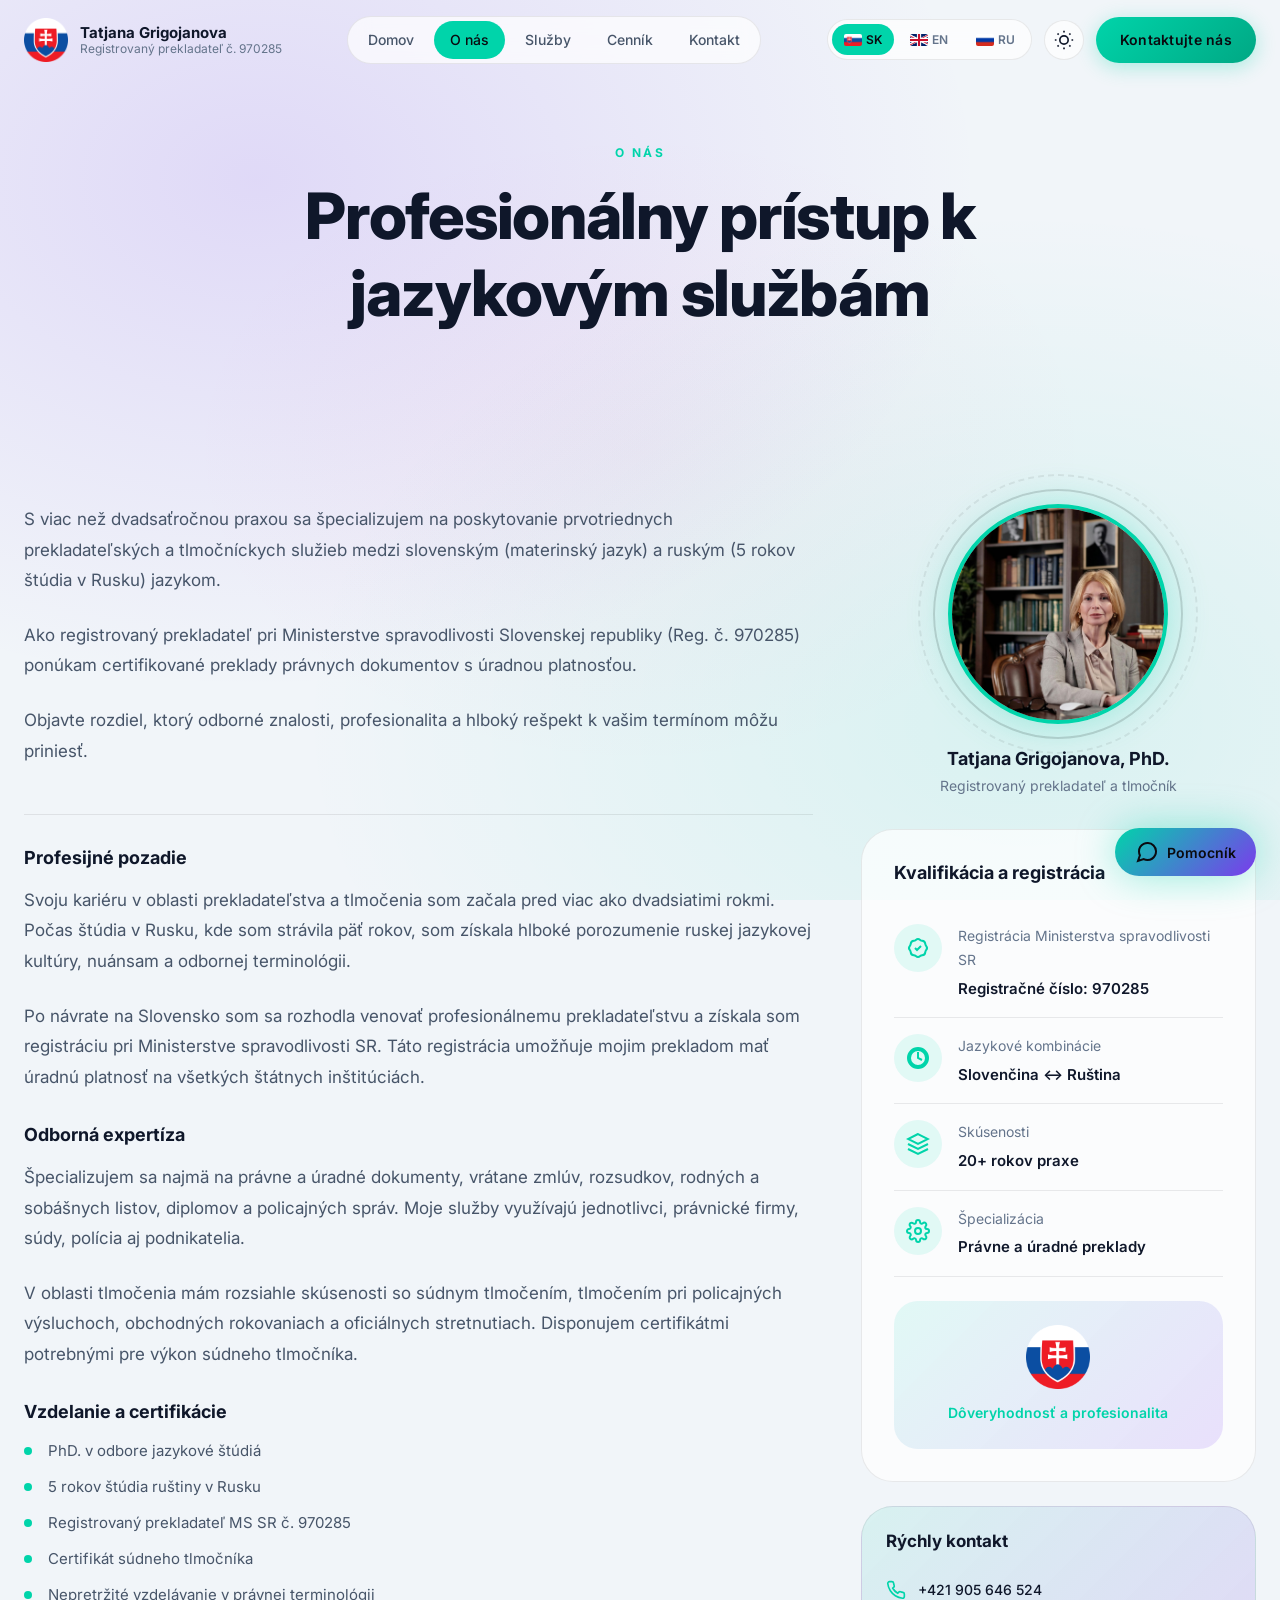
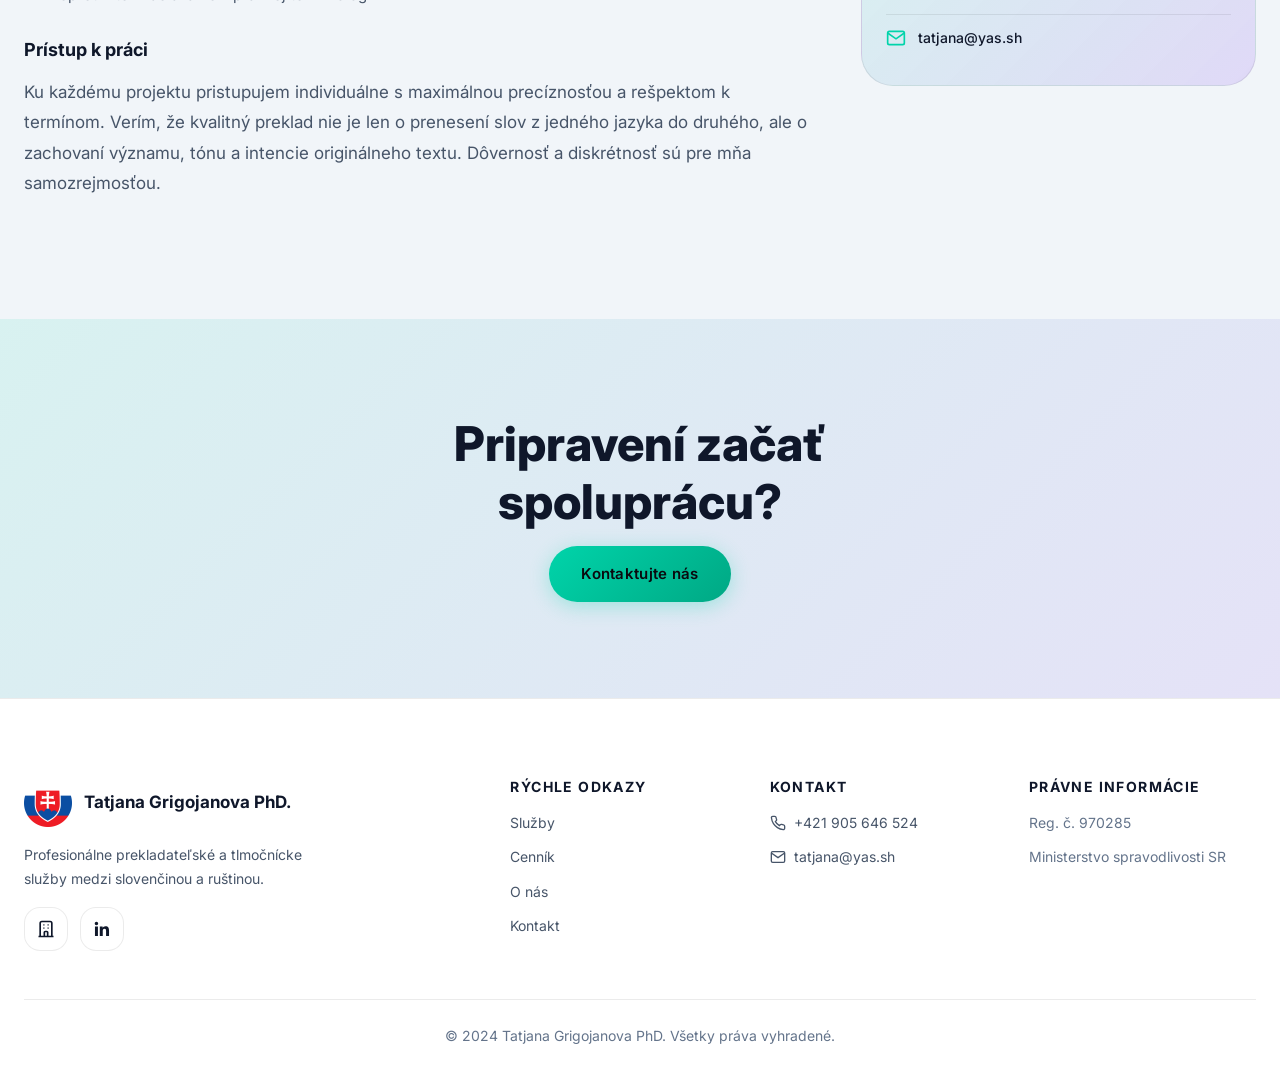
==== commit a2521c48: "Add files via upload" ====
--- a/about.html
+++ b/about.html
@@ -5,7 +5,7 @@
   <meta name="viewport" content="width=device-width, initial-scale=1.0">
   <title>O nás - Tatjana Grigojanova PhD.</title>
   <meta name="description" content="Profesionálny prístup k jazykovým službám. Registrovaný prekladateľ pri Ministerstve spravodlivosti SR č. 970285.">
-  <link rel="canonical" href="https://grigojanova.yas.sh/about.html">
+  <link rel="canonical" href="https://tatjana.yas.sh/about.html">
   
   <link rel="preconnect" href="https://fonts.googleapis.com">
   <link rel="preconnect" href="https://fonts.gstatic.com" crossorigin>
@@ -266,12 +266,12 @@
                 </svg>
                 +421 905 646 524
               </a>
-              <a href="mailto:grigojanova@yas.sh" class="about-contact-link">
+              <a href="mailto:tatjana@yas.sh" class="about-contact-link">
                 <svg width="20" height="20" viewBox="0 0 24 24" fill="none" stroke="currentColor" stroke-width="2">
                   <path d="M4 4h16c1.1 0 2 .9 2 2v12c0 1.1-.9 2-2 2H4c-1.1 0-2-.9-2-2V6c0-1.1.9-2 2-2z"/>
                   <path d="M22 6l-10 7L2 6"/>
                 </svg>
-                grigojanova@yas.sh
+                tatjana@yas.sh
               </a>
             </div>
           </aside>
@@ -331,7 +331,7 @@
           <h4 class="footer-title" data-i18n="nav.contact">Kontakt</h4>
           <ul>
             <li><a href="tel:+421905646524"><svg width="16" height="16" viewBox="0 0 24 24" fill="none" stroke="currentColor" stroke-width="2"><path d="M22 16.92v3a2 2 0 01-2.18 2 19.79 19.79 0 01-8.63-3.07 19.5 19.5 0 01-6-6 19.79 19.79 0 01-3.07-8.67A2 2 0 014.11 2h3a2 2 0 012 1.72c.127.96.361 1.903.7 2.81a2 2 0 01-.45 2.11L8.09 9.91a16 16 0 006 6l1.27-1.27a2 2 0 012.11-.45c.907.339 1.85.573 2.81.7A2 2 0 0122 16.92z"/></svg>+421 905 646 524</a></li>
-            <li><a href="mailto:grigojanova@yas.sh"><svg width="16" height="16" viewBox="0 0 24 24" fill="none" stroke="currentColor" stroke-width="2"><path d="M4 4h16c1.1 0 2 .9 2 2v12c0 1.1-.9 2-2 2H4c-1.1 0-2-.9-2-2V6c0-1.1.9-2 2-2z"/><path d="M22 6l-10 7L2 6"/></svg>grigojanova@yas.sh</a></li>
+            <li><a href="mailto:tatjana@yas.sh"><svg width="16" height="16" viewBox="0 0 24 24" fill="none" stroke="currentColor" stroke-width="2"><path d="M4 4h16c1.1 0 2 .9 2 2v12c0 1.1-.9 2-2 2H4c-1.1 0-2-.9-2-2V6c0-1.1.9-2 2-2z"/><path d="M22 6l-10 7L2 6"/></svg>tatjana@yas.sh</a></li>
           </ul>
         </div>
         <div class="footer-legal">
